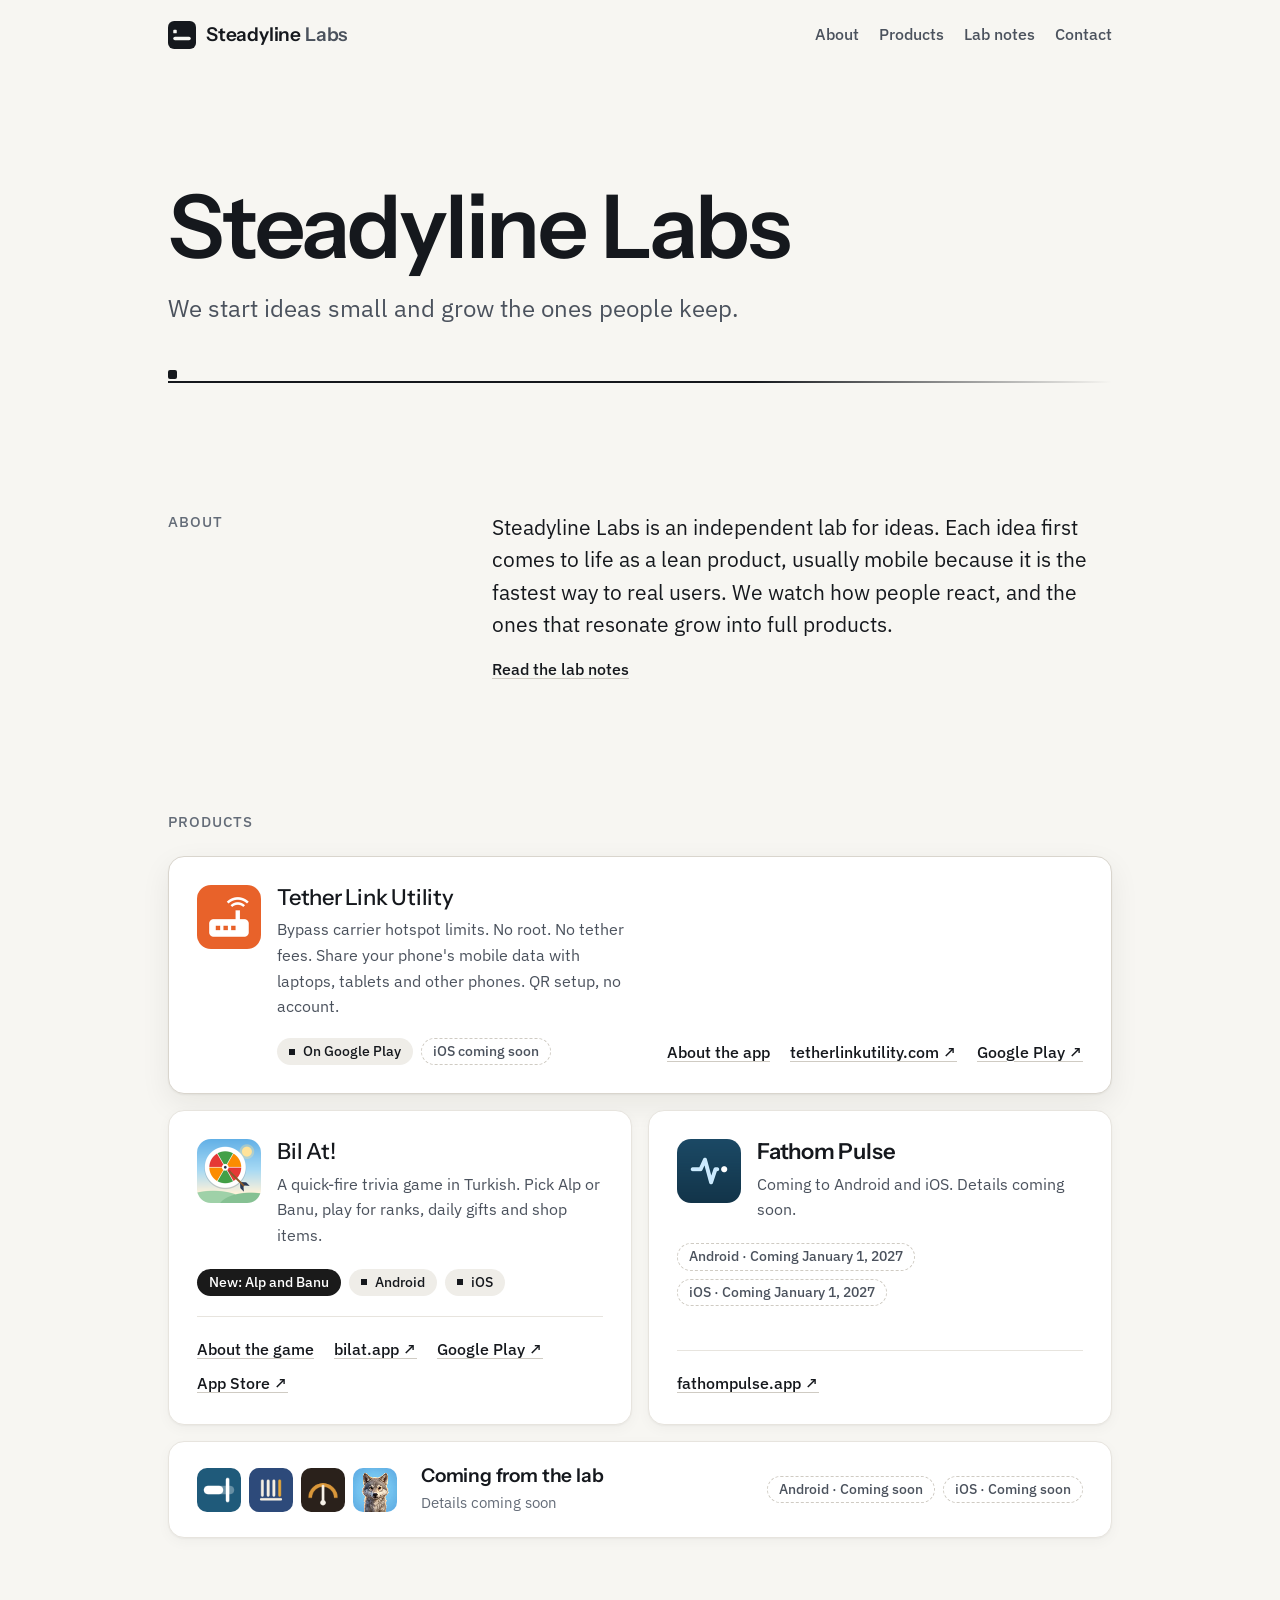
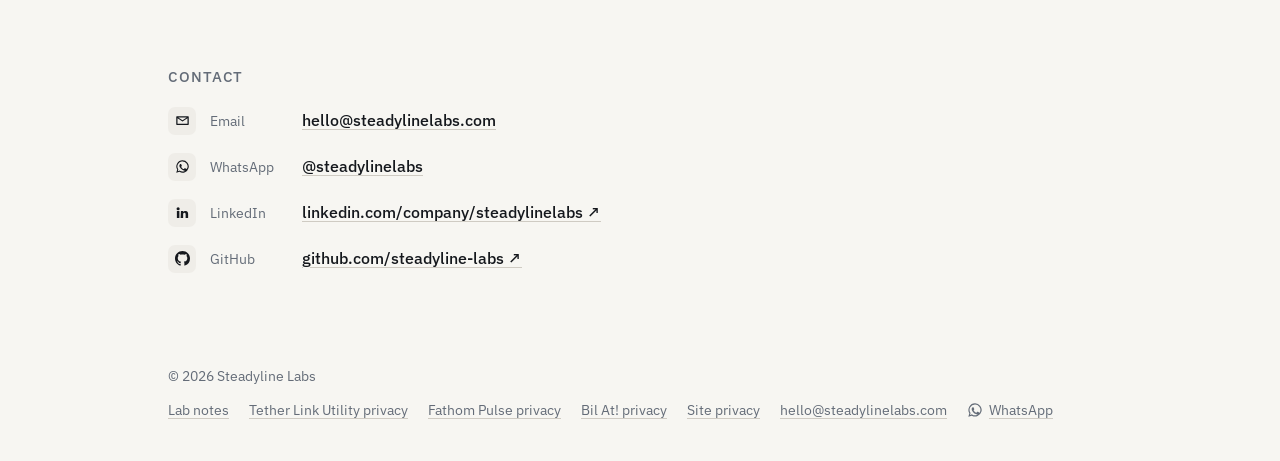
==== index.html @ 18bb8b4d "Revert "Bil At 1.4.7: release hero on home, rich lab note, progress note, sitemap, llms.txt" This re" ====
<!DOCTYPE html>
<html lang="en">
<head>
<meta charset="utf-8">
<meta name="viewport" content="width=device-width, initial-scale=1">
<title>Steadyline Labs: an independent lab for ideas</title>
<meta name="description" content="Steadyline Labs is an independent lab that turns ideas into lean products and grows the ones that resonate: Tether Link Utility, Fathom Pulse and Bil At!">
<link rel="canonical" href="https://steadylinelabs.com/">
<meta name="color-scheme" content="light dark">
<meta name="theme-color" content="#F7F6F2" media="(prefers-color-scheme: light)">
<meta name="theme-color" content="#100F0E" media="(prefers-color-scheme: dark)">
<link rel="icon" href="/favicon.ico" sizes="48x48">
<link rel="icon" href="/favicon.svg" type="image/svg+xml">
<link rel="apple-touch-icon" href="/apple-touch-icon.png">
<link rel="manifest" href="/site.webmanifest">
<meta property="og:type" content="website">
<meta property="og:site_name" content="Steadyline Labs">
<meta property="og:locale" content="en_US">
<meta property="og:url" content="https://steadylinelabs.com/">
<meta property="og:title" content="Steadyline Labs">
<meta property="og:description" content="We start ideas small and grow the ones people keep.">
<meta property="og:image" content="https://steadylinelabs.com/assets/og/steadyline-og-1200x630.png?v=2">
<meta property="og:image:width" content="1200"><meta property="og:image:height" content="630">
<meta property="og:image:alt" content="Steadyline Labs: We start ideas small and grow the ones people keep.">
<meta name="twitter:card" content="summary_large_image">
<meta name="twitter:title" content="Steadyline Labs">
<meta name="twitter:description" content="We start ideas small and grow the ones people keep.">
<meta name="twitter:image" content="https://steadylinelabs.com/assets/og/steadyline-og-1200x630.png?v=2">
<meta name="twitter:image:alt" content="Steadyline Labs: We start ideas small and grow the ones people keep.">
<script type="application/ld+json">
{
  "@context": "https://schema.org",
  "@graph": [
    {
      "@type": "WebSite",
      "@id": "https://steadylinelabs.com/#website",
      "url": "https://steadylinelabs.com/",
      "name": "Steadyline Labs",
      "alternateName": ["Steadyline", "SteadylineLabs"],
      "inLanguage": "en",
      "publisher": {"@id": "https://steadylinelabs.com/#organization"}
    },
    {
      "@type": "Organization",
      "@id": "https://steadylinelabs.com/#organization",
      "name": "Steadyline Labs",
      "alternateName": "Steadyline",
      "url": "https://steadylinelabs.com/",
      "description": "Steadyline Labs is an independent lab for ideas. Each idea first comes to life as a lean product, usually mobile, and the ones that resonate grow into full products.",
      "logo": {"@type": "ImageObject", "url": "https://steadylinelabs.com/assets/icons/icon-512.png", "width": 512, "height": 512},
      "image": "https://steadylinelabs.com/assets/og/steadyline-og-1200x630.png",
      "email": "hello@steadylinelabs.com",
      "sameAs": [
        "https://www.youtube.com/@steadylinelabs",
        "https://play.google.com/store/apps/developer?id=Steadyline+Labs",
        "https://www.linkedin.com/company/steadylinelabs/",
        "https://github.com/steadyline-labs",
        "https://x.com/steadylinelabs_"
      ]
    },
    {
      "@type": "MobileApplication",
      "@id": "https://tetherlinkutility.com/#app",
      "name": "Tether Link Utility",
      "url": "https://tetherlinkutility.com/",
      "description": "Bypass carrier hotspot limits. No root. No tether fees. Share your phone's mobile data with laptops, tablets and other phones. QR setup, no account.",
      "operatingSystem": "Android",
      "applicationCategory": "UtilitiesApplication",
      "image": "https://steadylinelabs.com/assets/apps/tether-link-utility.png",
      "installUrl": "https://play.google.com/store/apps/details?id=com.alparslan.tetherlinkutility",
      "sameAs": ["https://play.google.com/store/apps/details?id=com.alparslan.tetherlinkutility"],
      "offers": {"@type": "Offer", "price": "0", "priceCurrency": "USD"},
      "publisher": {"@id": "https://steadylinelabs.com/#organization"}
    },
    {
      "@type": ["VideoGame", "MobileApplication"],
      "@id": "https://bilat.app/#app",
      "name": "Bil At!",
      "alternateName": "BilAt",
      "url": "https://bilat.app/",
      "description": "A quick-fire trivia game in Turkish. Answer fast, aim true.",
      "inLanguage": "tr",
      "operatingSystem": ["Android", "iOS"],
      "applicationCategory": "GameApplication",
      "gamePlatform": ["Android", "iOS"],
      "image": "https://steadylinelabs.com/assets/apps/bilat.png",
      "installUrl": "https://play.google.com/store/apps/details?id=com.steadylinelabs.bilat",
      "sameAs": ["https://play.google.com/store/apps/details?id=com.steadylinelabs.bilat", "https://apps.apple.com/tr/app/bil-at-bilgi-yar%C4%B1%C5%9Fmas%C4%B1/id6821452285"],
      "offers": {"@type": "Offer", "price": "0", "priceCurrency": "USD"},
      "publisher": {"@id": "https://steadylinelabs.com/#organization"}
    }
  ]
}
</script>
<link rel="preconnect" href="https://fonts.googleapis.com">
<link rel="preconnect" href="https://fonts.gstatic.com" crossorigin>
<link rel="stylesheet" href="https://fonts.googleapis.com/css2?family=Instrument+Sans:wght@600&family=IBM+Plex+Sans:wght@400;500&display=swap">
<link rel="stylesheet" href="/assets/css/site.css?v=20261112a">
<script src="/assets/js/launch.js?v=20261022b" defer></script>
</head>
<body>

<header class="site-header">
  <div class="wrap">
    <a class="logo" href="/" aria-label="Steadyline Labs home">
      <svg viewBox="0 0 64 64" aria-hidden="true"><rect class="tile" width="64" height="64" rx="14"/><rect class="glyph" x="12" y="20" width="8" height="8" rx="2"/><rect class="glyph" x="12" y="36" width="40" height="8" rx="4"/></svg>
      <span>Steadyline <span class="labs">Labs</span></span>
    </a>
    <nav class="site-nav" aria-label="Main">
      <a href="#about">About</a>
      <a href="#products">Products</a>
      <a href="/notes/">Lab notes</a>
      <a href="#contact">Contact</a>
    </nav>
  </div>
</header>

<main>
  <section class="hero">
    <div class="wrap">
      <!-- Launch island: edit only this config for the next launch (new id shows it again). One entry in "items" per piece of news. -->
      <script type="application/json" id="launch-config">
        {"id": "news-2026-11-bilat-ios", "until": "2026-11-30",
         "items": [
          {"icon": "/assets/apps/bilat.png", "text": "Bil At! is now on the App Store", "note": "Free on iPhone, in Turkish.", "more": {"label": "Read the lab note", "href": "/notes/#bil-at-ios"}, "linkLabel": "Get it on the App Store ↗", "href": "https://apps.apple.com/tr/app/bil-at-bilgi-yar%C4%B1%C5%9Fmas%C4%B1/id6821452285"},
          {"icon": "/assets/apps/tether-link-utility.png", "text": "Tether Link Utility: new Windows setup", "note": "One file to install, and every app on your PC now shares your phone's connection. New Windows and Mac videos in the guide.", "linkLabel": "See the guide ↗", "href": "https://tetherlinkutility.com/blog/socks5-proxy-setup-windows-macos-ios.html"}
         ],
         "colors": ["#15171A", "#4FB0E3", "#BFE2F4", "#E8622A"]}
      </script>
      <div class="launch-island" id="launch-island" role="region" aria-label="News" hidden></div>
      <script>(function(){var el=document.getElementById('launch-island'),c;try{c=JSON.parse(document.getElementById('launch-config').textContent);}catch(e){return;}var d=null;try{d=localStorage.getItem('slab-launch-dismissed');}catch(e){}if(d===c.id||Date.now()>Date.parse(c.until+'T23:59:59'))return;function n(t,cl,tx){var e=document.createElement(t);if(cl)e.className=cl;if(tx)e.textContent=tx;return e;}var it=c.items||[c],l=n('ul','launch-list');it.forEach(function(x){var li=n('li','launch-item'),i=n('img','launch-icon');i.src=x.icon;i.alt='';i.width=24;i.height=24;var w=n('span','launch-copy');w.append(n('span','launch-text',x.text));if(x.note)w.append(n('span','launch-note',x.note));var k=n('span','launch-links'),a=n('a','launch-link',x.linkLabel);a.href=x.href;a.rel='noopener';k.append(a);if(x.more){var m=n('a','launch-more',x.more.label);m.href=x.more.href;k.append(m);}w.append(k);li.append(i,w);l.append(li);});if(it.length>1)el.classList.add('is-multi');var b=n('button','launch-close');b.type='button';b.setAttribute('aria-label','Dismiss news');b.innerHTML='<svg viewBox="0 0 16 16" aria-hidden="true"><path d="M4 4l8 8M12 4l-8 8"/></svg>';el.append(l,n('span','launch-sep'),b);el.hidden=false;})();</script>
      <h1>Steadyline Labs</h1>
      <p class="tagline">We start ideas small and grow the ones people keep.</p>
      <div class="line-motif" aria-hidden="true"><div class="point"></div><div class="line"></div></div>
    </div>
  </section>

  <section class="section" id="about">
    <div class="wrap row">
      <h2 class="section-label">About</h2>
      <div class="row-body">
        <p class="about-text">Steadyline Labs is an independent lab for ideas. Each idea first comes to life as a lean product, usually mobile because it is the fastest way to real users. We watch how people react, and the ones that resonate grow into full products.</p>
        <p class="about-more"><a href="/notes/">Read the lab notes</a></p>
      </div>
    </div>
  </section>

  <section class="section" id="products">
    <div class="wrap">
      <h2 class="section-label">Products</h2>
      <div class="app-grid">

        <!-- App: Tether Link Utility (copy block) -->
        <article class="app-card app-card--wide has-hero">
          <div class="app-hero-wrap" aria-hidden="true" style="--hero-bg: linear-gradient(90deg, #EB6931, #E15C27)"><div><img class="app-hero" src="/assets/heroes/tether-link-utility.webp" alt="" width="800" height="391" loading="lazy" decoding="async"></div></div>
          <div class="app-head">
            <img src="/assets/apps/tether-link-utility.png" alt="" width="64" height="64">
            <div>
              <h3><a href="/tether-link-utility/">Tether Link Utility</a></h3>
              <p>Bypass carrier hotspot limits. No root. No tether fees. Share your phone's mobile data with laptops, tablets and other phones. QR setup, no account.</p>
              <ul class="badges">
                <li class="badge available">On Google Play</li>
                <li class="badge soon">iOS coming soon</li>
              </ul>
            </div>
          </div>
          <div class="app-links">
            <a href="/tether-link-utility/">About the app</a>
            <a href="https://tetherlinkutility.com" rel="noopener">tetherlinkutility.com ↗</a>
            <a href="https://play.google.com/store/apps/details?id=com.alparslan.tetherlinkutility" rel="noopener">Google Play ↗</a>
          </div>
        </article>
        <!-- /App: Tether Link Utility -->

        <!-- App: BilAt (copy block) -->
        <article class="app-card has-hero">
          <div class="app-hero-wrap" aria-hidden="true"><div><img class="app-hero" src="/assets/heroes/bilat.webp" alt="" width="800" height="391" loading="lazy" decoding="async"></div></div>
          <div class="app-head">
            <img src="/assets/apps/bilat.png" alt="" width="64" height="64">
            <div>
              <h3><a href="/bil-at/">Bil At!</a></h3>
              <p>A quick-fire trivia game in Turkish. Pick Alp or Banu, play for ranks, daily gifts and shop items.</p>
            </div>
          </div>
          <ul class="badges">
            <li class="badge new">New: Alp and Banu</li>
            <li class="badge available">Android</li>
            <li class="badge available">iOS</li>
          </ul>
          <div class="app-links">
            <a href="/bil-at/">About the game</a>
            <a href="https://bilat.app" rel="noopener">bilat.app ↗</a>
            <a href="https://play.google.com/store/apps/details?id=com.steadylinelabs.bilat" rel="noopener">Google Play ↗</a>
            <a href="https://apps.apple.com/tr/app/bil-at-bilgi-yar%C4%B1%C5%9Fmas%C4%B1/id6821452285" rel="noopener">App Store ↗</a>
          </div>
        </article>
        <!-- /App: BilAt -->

        <!-- App: Fathom Pulse (copy block) -->
        <article class="app-card">
          <div class="app-head">
            <img src="/assets/apps/fathom-pulse.png" alt="" width="64" height="64">
            <div>
              <h3>Fathom Pulse</h3>
              <p>Coming to Android and iOS. Details coming soon.</p>
            </div>
          </div>
          <ul class="badges">
            <li class="badge soon">Android · Coming January 1, 2027</li>
            <li class="badge soon">iOS · Coming January 1, 2027</li>
          </ul>
          <div class="app-links">
            <a href="https://fathompulse.app" rel="noopener">fathompulse.app ↗</a>
          </div>
        </article>
        <!-- /App: Fathom Pulse -->

        <article class="app-card lab-row">
          <div class="lab-icons">
            <img src="/assets/apps/dev-1.png" alt="App in development" width="44" height="44" loading="lazy">
            <img src="/assets/apps/dev-2.png" alt="App in development" width="44" height="44" loading="lazy">
            <img src="/assets/apps/dev-3.png" alt="App in development" width="44" height="44" loading="lazy">
            <video id="dev-4-anim" width="44" height="44" autoplay muted loop playsinline preload="metadata" poster="/assets/apps/dev-4.png?v=20261023a" role="img" aria-label="App in development">
              <source src="/assets/apps/dev-4.mp4?v=20261023a" type="video/mp4">
              <source src="/assets/apps/dev-4.webm?v=20261023a" type="video/webm">
            </video>
            <script>(function(){var v=document.getElementById('dev-4-anim'),m=window.matchMedia&&matchMedia('(prefers-reduced-motion: reduce)');function still(){v.removeAttribute('autoplay');v.pause();while(v.firstElementChild)v.removeChild(v.firstElementChild);v.load();}if(m&&m.matches)still();else if(m&&m.addEventListener)m.addEventListener('change',function(e){if(e.matches)still();});})();</script>
          </div>
          <div class="lab-text">
            <h3>Coming from the lab</h3>
            <p>Details coming soon</p>
          </div>
          <ul class="badges">
            <li class="badge soon">Android · Coming soon</li>
            <li class="badge soon">iOS · Coming soon</li>
          </ul>
        </article>

      </div>
    </div>
  </section>

  <section class="section" id="contact">
    <div class="wrap">
      <h2 class="section-label">Contact</h2>
        <ul class="contact-list">
          <li><span class="contact-icon contact-mark"><svg viewBox="0 0 24 24" aria-hidden="true"><path d="M3 5h18a1 1 0 0 1 1 1v12a1 1 0 0 1-1 1H3a1 1 0 0 1-1-1V6a1 1 0 0 1 1-1zm1 3.2V17h16V8.2l-8 5.3-8-5.3zM5.2 7 12 11.5 18.8 7H5.2z"/></svg></span><span class="contact-text"><span class="contact-label">Email</span><a href="mailto:hello@steadylinelabs.com">hello@steadylinelabs.com</a></span></li>
          <li><span class="contact-icon contact-mark"><svg viewBox="0 0 24 24" aria-hidden="true"><path d="M12.04 2a9.9 9.9 0 0 0-8.5 14.95L2 22l5.2-1.5A9.9 9.9 0 1 0 12.04 2zm0 1.8a8.1 8.1 0 1 1-4.3 14.96l-.3-.2-3 .87.9-2.9-.2-.3A8.1 8.1 0 0 1 12.04 3.8zm-3.3 4.1c-.2 0-.5.1-.7.4-.3.3-1 1-1 2.4s1 2.8 1.2 3c.1.2 2 3.2 4.9 4.4 2.4 1 2.9.8 3.4.7.5 0 1.7-.7 1.9-1.4.2-.7.2-1.3.2-1.4-.1-.1-.3-.2-.6-.4-.3-.1-1.7-.8-2-.9-.3-.1-.5-.1-.7.1-.2.3-.8.9-.9 1.1-.2.2-.3.2-.6.1-.3-.1-1.2-.4-2.3-1.400-.8-.8-1.400-1.7-1.500-2-.2-.3 0-.4.1-.6l.4-.5c.1-.1.2-.3.3-.5.1-.2 0-.4 0-.5l-.9-2.200c-.2-.5-.5-.5-.7-.5z"/></svg></span><span class="contact-text"><span class="contact-label">WhatsApp</span><a href="https://wa.me/905512507661?text=Hi%20Steadyline" target="_blank" rel="noopener">@steadylinelabs</a></span></li>
          <li><span class="contact-icon contact-mark"><svg viewBox="0 0 24 24" aria-hidden="true"><path d="M4.98 3.5a2.5 2.5 0 1 1 0 5 2.5 2.5 0 0 1 0-5zM3 9.75h4v11H3zM9.5 9.75h3.8v1.5h.06c.53-1 1.83-1.8 3.44-1.8 3.68 0 4.2 2.2 4.2 5.06v6.24h-4v-5.53c0-1.32-.03-3.02-1.84-3.02-1.85 0-2.13 1.44-2.13 2.92v5.63h-4z"/></svg></span><span class="contact-text"><span class="contact-label">LinkedIn</span><a href="https://www.linkedin.com/company/steadylinelabs/" rel="noopener">linkedin.com/company/steadylinelabs&nbsp;↗</a></span></li>
          <li><span class="contact-icon contact-mark"><svg viewBox="0 0 16 16" aria-hidden="true"><path d="M8 0C3.58 0 0 3.58 0 8c0 3.54 2.29 6.53 5.47 7.59.4.07.55-.17.55-.38 0-.19-.01-.82-.01-1.49-2.01.37-2.53-.49-2.69-.94-.09-.23-.48-.94-.82-1.13-.28-.15-.68-.52-.01-.53.63-.01 1.08.58 1.23.82.72 1.21 1.87.87 2.33.66.07-.52.28-.87.51-1.07-1.78-.2-3.64-.89-3.64-3.95 0-.87.31-1.59.82-2.15-.08-.2-.36-1.02.08-2.12 0 0 .67-.21 2.2.82.64-.18 1.32-.27 2-.27.68 0 1.36.09 2 .27 1.53-1.04 2.2-.82 2.2-.82.44 1.1.16 1.92.08 2.12.51.56.82 1.27.82 2.15 0 3.07-1.87 3.75-3.65 3.95.29.25.54.73.54 1.48 0 1.07-.01 1.93-.01 2.2 0 .21.15.46.55.38A8.01 8.01 0 0 0 16 8c0-4.42-3.58-8-8-8z"/></svg></span><span class="contact-text"><span class="contact-label">GitHub</span><a href="https://github.com/steadyline-labs" rel="noopener me">github.com/steadyline-labs&nbsp;↗</a></span></li>
        </ul>
    </div>
  </section>
</main>

<footer class="site-footer">
  <div class="wrap">
    <span>© 2026 Steadyline Labs</span>
    <nav aria-label="Site">
      <a href="/notes/">Lab notes</a>
      <a href="https://tetherlinkutility.com/privacy.html" rel="noopener">Tether Link Utility privacy</a>
      <a href="https://fathompulse.app/privacy.html" rel="noopener">Fathom Pulse privacy</a>
      <a href="https://bilat.app/gizlilik/" rel="noopener">Bil At! privacy</a>
      <a href="/privacy/">Site privacy</a>
      <a href="mailto:hello@steadylinelabs.com">hello@steadylinelabs.com</a>
      <a href="https://wa.me/905512507661?text=Hi%20Steadyline" target="_blank" rel="noopener"><svg class="wa-icon" width="16" height="16" viewBox="0 0 24 24" fill="currentColor" aria-hidden="true" focusable="false" style="vertical-align:-3px;margin-right:5px;flex-shrink:0"><path d="M12.04 2a9.9 9.9 0 0 0-8.5 14.95L2 22l5.2-1.5A9.9 9.9 0 1 0 12.04 2zm0 1.8a8.1 8.1 0 1 1-4.3 14.96l-.3-.2-3 .87.9-2.9-.2-.3A8.1 8.1 0 0 1 12.04 3.8zm-3.3 4.1c-.2 0-.5.1-.7.4-.3.3-1 1-1 2.4s1 2.8 1.2 3c.1.2 2 3.2 4.9 4.4 2.4 1 2.9.8 3.4.7.5 0 1.7-.7 1.9-1.4.2-.7.2-1.3.2-1.4-.1-.1-.3-.2-.6-.4-.3-.1-1.7-.8-2-.9-.3-.1-.5-.1-.7.1-.2.3-.8.9-.9 1.1-.2.2-.3.2-.6.1-.3-.1-1.2-.4-2.3-1.400-.8-.8-1.400-1.7-1.500-2-.2-.3 0-.4.1-.6l.4-.5c.1-.1.2-.3.3-.5.1-.2 0-.4 0-.5l-.9-2.200c-.2-.5-.5-.5-.7-.5z"/></svg>WhatsApp</a>
    </nav>
  </div>
</footer>

</body>
</html>
---- assets/css/site.css ----
/* Steadyline Labs: tokens and layout per BRAND.md */
:root {
  color-scheme: light dark;
  --bg: #F7F6F2;
  --surface: #FFFFFF;
  --ink: #15181D;
  --ink2: #4B525D;
  --muted: #646C78;
  --line: #E7E4DE;
  --line2: #CFCBC3;
  --chip: #EFEDE8;
  --shadow: 0 1px 2px rgba(28, 24, 18, .04), 0 4px 14px rgba(28, 24, 18, .035);
  --line-live: #D9D5CD;
  --shadow-live: 0 1px 2px rgba(28, 24, 18, .05), 0 10px 30px rgba(28, 24, 18, .07);
  --pad-x: clamp(16px, 5vw, 48px);
  --head: "Instrument Sans", system-ui, sans-serif;
  --body: "IBM Plex Sans", system-ui, sans-serif;
}

@media (prefers-color-scheme: dark) {
  :root {
    --bg: #100F0E;
    --surface: #181715;
    --ink: #ECEEF1;
    --ink2: #A6ADB8;
    --muted: #8A929E;
    --line: #2A2825;
    --line2: #4A4742;
    --chip: #23211E;
    --shadow: 0 1px 2px rgba(0, 0, 0, .30);
    --line-live: #3A3733;
    --shadow-live: 0 1px 2px rgba(0, 0, 0, .30), 0 10px 30px rgba(0, 0, 0, .30);
  }
}

*, *::before, *::after { box-sizing: border-box; }

html { -webkit-text-size-adjust: 100%; }

body {
  margin: 0;
  background: var(--bg);
  color: var(--ink);
  font-family: var(--body);
  font-weight: 400;
  font-size: 16px;
  line-height: 1.6;
  -webkit-font-smoothing: antialiased;
}

img, svg { display: block; }

a {
  color: var(--ink);
  font-weight: 500;
  text-decoration: underline;
  text-decoration-color: var(--line2);
  text-underline-offset: 3px;
}
a:hover { text-decoration-color: var(--ink); }
a:focus-visible { outline: 2px solid var(--ink); outline-offset: 3px; border-radius: 2px; }

.wrap {
  max-width: 1040px;
  margin: 0 auto;
  padding-left: var(--pad-x);
  padding-right: var(--pad-x);
}

/* Header */
.site-header .wrap {
  display: flex;
  align-items: center;
  justify-content: space-between;
  flex-wrap: wrap;
  gap: 12px 24px;
  padding-top: 20px;
  padding-bottom: 20px;
}
.logo {
  display: inline-flex;
  align-items: center;
  gap: 10px;
  text-decoration: none;
  font-family: var(--head);
  font-weight: 600;
  font-size: 19px;
  letter-spacing: -0.01em;
  color: var(--ink);
}
.logo .labs { color: var(--ink2); }
.logo svg { width: 28px; height: 28px; flex: none; }
.logo .tile { fill: var(--ink); }
.logo .glyph { fill: var(--bg); }
.site-nav { display: flex; flex-wrap: wrap; gap: 4px 20px; }
.site-nav a { text-decoration: none; color: var(--ink2); }
.site-nav a:hover { color: var(--ink); }

/* Type */
h1, h2, h3 { font-family: var(--head); font-weight: 600; margin: 0; }
h1 { font-size: clamp(44px, 9vw, 88px); line-height: 1.02; letter-spacing: -0.025em; }
.tagline {
  margin: 20px 0 0;
  font-size: clamp(19px, 2.4vw, 24px);
  line-height: 1.4;
  color: var(--ink2);
  max-width: 34ch;
  text-wrap: balance;
}
@media (min-width: 768px) { .tagline { max-width: none; white-space: nowrap; } }
.section-label {
  font-family: var(--body);
  font-weight: 500;
  font-size: 15px;
  line-height: 1.4;
  text-transform: uppercase;
  letter-spacing: .06em;
  color: var(--muted);
}
h3 { font-size: 22px; line-height: 1.2; letter-spacing: -0.01em; }

/* Hero */
.hero { padding-top: clamp(48px, 9vw, 112px); padding-bottom: clamp(40px, 6vw, 64px); }

/* Line motif: the line is the road, the point is the traveller on it. Static by design. */
.line-motif { margin-top: 40px; }
.line-motif .point { width: 8px; height: 8px; border-radius: 2px; background: var(--ink); margin-bottom: 6px; }
.line-motif .line { height: 2px; background: var(--ink); }
/* Hero: the road spans the content column and fades out over its last 40%, carrying on into the distance. */
.hero .line-motif { margin-top: clamp(28px, 4vw, 44px); }
.hero .line-motif .line { background: linear-gradient(90deg, var(--ink) 0%, var(--ink) 62%, transparent 100%); }
.hero .line-motif .point { width: 9px; height: 9px; margin-bottom: 2px; }

/* Sections: separated by space only, so the road is the one full line on the page */
.section > .wrap { padding-top: clamp(40px, 6vw, 64px); padding-bottom: clamp(40px, 6vw, 64px); }
#products .section-label { margin-bottom: 24px; }

/* App cards */
.app-grid {
  display: grid;
  grid-template-columns: repeat(auto-fit, minmax(min(100%, 360px), 1fr));
  gap: 16px;
  container-type: inline-size;
}
.app-grid > .app-card--wide, .app-grid > .lab-row { grid-column: 1 / -1; }
.app-card {
  display: flex;
  flex-direction: column;
  gap: 20px;
  background: var(--surface);
  border: 1px solid var(--line);
  border-radius: 16px;
  padding: clamp(20px, 3vw, 28px);
  box-shadow: var(--shadow);
}
/* Tether Link Utility, the one product that is out: full width, links bottom right */
.app-card--wide {
  flex-direction: row;
  flex-wrap: wrap;
  align-items: flex-end;
  justify-content: space-between;
  gap: 20px 40px;
}
.app-card--wide .app-head { flex: 1 1 380px; min-width: 0; }
.app-card--wide .app-head p { max-width: 480px; }
.app-card--wide .badges { margin-top: 18px; }
.app-card--wide .app-links { margin: 0; padding: 0; border-top: 0; }
/* The released product stands out without motion: deeper soft shadow, slightly darker border */
.app-card--wide { border-color: var(--line-live); box-shadow: var(--shadow-live); }
/* Coming from the lab: one compact row for apps still in development */
.lab-row {
  flex-direction: row;
  flex-wrap: wrap;
  align-items: center;
  gap: 16px 24px;
  padding: clamp(16px, 2.4vw, 22px) clamp(20px, 3vw, 28px);
}
.lab-icons { display: flex; gap: 8px; flex: none; }
.lab-icons img, .lab-icons video { width: 44px; height: 44px; border-radius: 10px; object-fit: cover; display: block; }
.lab-icons video { background: var(--chip); }
.lab-icons video::-webkit-media-controls,
.lab-icons video::-webkit-media-controls-start-playback-button { display: none !important; -webkit-appearance: none; }
.lab-text { flex: 1 1 220px; min-width: 0; }
.lab-text h3 { font-size: 19px; line-height: 1.25; }
.lab-text p { margin: 3px 0 0; font-size: 15px; color: var(--muted); }
.app-head { display: flex; gap: 16px; align-items: flex-start; }
.app-head img, .app-head video { width: 64px; height: 64px; border-radius: 14px; flex: none; }
.app-head video { display: block; object-fit: cover; background: var(--chip); }
/* iOS (Low Power Mode, data saver) can block autoplay and draws a large play button over the icon; keep the poster clean. */
.app-head video::-webkit-media-controls,
.app-head video::-webkit-media-controls-start-playback-button { display: none !important; -webkit-appearance: none; }
.app-tile { width: 64px; height: 64px; border-radius: 14px; flex: none; border: 1px solid var(--line); background: repeating-linear-gradient(135deg, var(--chip) 0 6px, var(--line) 6px 12px); }
.app-head p { margin: 6px 0 0; color: var(--ink2); }
.badges { display: flex; flex-wrap: wrap; gap: 8px; margin: 0; padding: 0; list-style: none; }
.badge {
  display: inline-flex;
  align-items: center;
  gap: 8px;
  font-size: 14px;
  font-weight: 500;
  line-height: 1.4;
  padding: 4px 12px;
  border-radius: 999px;
}
.badge.available { background: var(--chip); color: var(--ink); }
.badge.available::before { content: ""; width: 6px; height: 6px; background: var(--ink); }
.badge.soon { border: 1px dashed var(--line2); color: var(--ink2); padding: 3px 11px; }
.badge.new { background: #1A1A1A; color: #FFFFFF; }
@media (prefers-color-scheme: dark) {
  .badge.new { background: #F2F2F2; color: #111111; }
  .app-card, .launch-island { border-color: rgba(255, 255, 255, .08); }
}
@media (max-width: 600px) { .app-card { padding: 16px; } }
.app-links {
  display: flex;
  flex-wrap: wrap;
  gap: 8px 20px;
  margin-top: auto;
  padding-top: 20px;
  border-top: 1px solid var(--line);
}
.app-note { color: var(--muted); }

/* About / Contact rows */
.row { display: flex; flex-wrap: wrap; gap: 16px 32px; }
.row > .section-label { flex: 1 1 180px; margin: 0; }
.row > .row-body { flex: 3 1 420px; max-width: 62ch; }
.about-text { margin: 0; font-size: clamp(18px, 2.1vw, 21px); line-height: 1.55; }
.contact-label { color: var(--muted); font-size: 14px; }
.contact-primary { display: flex; flex-direction: column; gap: 4px; padding-bottom: 24px; border-bottom: 1px solid var(--line); }
.contact-primary .contact-label { font-size: 13px; font-weight: 500; text-transform: uppercase; letter-spacing: 0.06em; }
.contact-main { font-family: var(--head); font-weight: 600; font-size: clamp(20px, 2.4vw, 24px); text-decoration: none; overflow-wrap: anywhere; }
.contact-main:hover { text-decoration: underline; }
#contact .section-label { margin: 0 0 20px; }
.contact-list { list-style: none; margin: 0; padding: 0; display: grid; gap: 18px; }
.contact-list li { display: flex; align-items: center; gap: 14px; }
.contact-icon { width: 28px; height: 28px; border-radius: 7px; flex: none; object-fit: cover; }
.contact-mark { display: grid; place-items: center; background: var(--chip); color: var(--ink); }
.contact-mark svg { width: 15px; height: 15px; fill: currentColor; }
.contact-text { display: flex; flex-wrap: wrap; align-items: baseline; gap: 2px 12px; min-width: 0; }
.contact-text .contact-label { min-width: 80px; }
.contact-text a { overflow-wrap: anywhere; }
@media (max-width: 600px) {
  .contact-text { flex-direction: column; align-items: flex-start; }
  .contact-text .contact-label { min-width: 0; }
  .contact-text a { font-size: min(16px, 4vw); }
}

/* Footer */
.site-footer { color: var(--muted); font-size: 14px; }
.site-footer .wrap {
  display: flex;
  flex-wrap: wrap;
  justify-content: space-between;
  gap: 12px 24px;
  padding-top: 28px;
  padding-bottom: 40px;
}
.site-footer nav { display: flex; flex-wrap: wrap; gap: 8px 20px; }
.site-footer a { color: var(--muted); font-weight: 400; }
.site-footer a:hover { color: var(--ink); }

/* Prose pages (privacy) */
.page { padding-top: clamp(40px, 7vw, 88px); padding-bottom: clamp(40px, 6vw, 64px); }
.page h1 { font-size: clamp(36px, 6vw, 56px); line-height: 1.05; }
.page .meta { margin: 12px 0 0; color: var(--muted); font-size: 14px; }
.prose { max-width: 62ch; margin-top: 32px; }
.prose p, .prose ul { margin: 0 0 16px; }
.prose ul { padding-left: 20px; }

/* 404 */
.notfound .label { margin: 0 0 12px; }
.notfound p { margin: 16px 0 0; color: var(--ink2); }
.notfound .line-motif { max-width: 480px; }
.notfound .back { display: inline-block; margin-top: 32px; }

/* Launch island: a calm pill above the hero title, one config per launch in index.html */
.launch-island {
  display: inline-flex;
  align-items: center;
  gap: 8px;
  max-width: 100%;
  height: 40px;
  padding: 0 6px 0 8px;
  margin-bottom: clamp(24px, 3vw, 32px);
  background: var(--surface);
  border: 1px solid var(--line);
  border-radius: 999px;
  box-shadow: var(--shadow);
  font-size: 15px;
  line-height: 1.2;
  white-space: nowrap;
}
.launch-island[hidden] { display: none; }
.launch-icon { width: 24px; height: 24px; border-radius: 6px; flex: none; }
.launch-text { font-weight: 500; overflow: hidden; text-overflow: ellipsis; min-width: 0; }
.launch-link { flex: none; }
.launch-list { display: contents; list-style: none; margin: 0; padding: 0; }
.launch-item { display: contents; }
.launch-copy { display: contents; }
.launch-note { display: none; }
.launch-more { display: none; }
/* Two or more pieces of news: a small stacked card, links inline under each item, one close button top-right (Design, 28 Oct) */
.launch-links { display: contents; }
.launch-island.is-multi {
  display: block;
  position: relative;
  max-width: 640px;
  height: auto;
  padding: 16px 52px 16px 20px;
  border-radius: 14px;
  white-space: normal;
}
.launch-island.is-multi .launch-list { display: block; min-width: 0; }
.launch-island.is-multi .launch-item { display: grid; grid-template-columns: 24px minmax(0, 1fr); gap: 12px; }
.launch-island.is-multi .launch-item + .launch-item { border-top: 1px solid var(--line); padding-top: 14px; margin-top: 14px; }
.launch-island.is-multi .launch-copy { display: flex; flex-direction: column; gap: 2px; min-width: 0; }
.launch-island.is-multi .launch-text { overflow: visible; font-weight: 600; }
.launch-island.is-multi .launch-note { display: block; color: var(--muted); font-size: 14px; line-height: 1.45; text-wrap: pretty; }
.launch-island.is-multi .launch-links { display: flex; flex-wrap: wrap; gap: 4px 16px; margin-top: 6px; font-size: 14px; line-height: 1.4; }
.launch-island.is-multi .launch-link { font-weight: 600; white-space: nowrap; }
.launch-island.is-multi .launch-more { display: inline; font-weight: 400; white-space: nowrap; }
.launch-island.is-multi .launch-sep { display: none; }
.launch-island.is-multi .launch-close { position: absolute; top: 10px; right: 10px; width: 32px; height: 32px; }
@media (max-width: 600px) {
  .launch-island.is-multi { padding: 16px 48px 16px 16px; }
  .launch-island.is-multi .launch-note { font-size: 13px; }
  /* the close button sits only at the top, so the link row may use the space under it and stays on one line */
  .launch-island.is-multi .launch-links { margin-right: -36px; }
}
.launch-sep { width: 1px; height: 18px; background: var(--line); flex: none; }
.launch-close {
  display: grid;
  place-items: center;
  width: 28px;
  height: 28px;
  flex: none;
  padding: 0;
  border: 0;
  border-radius: 999px;
  background: transparent;
  color: var(--muted);
  cursor: pointer;
}
.launch-close:hover { background: var(--chip); color: var(--ink); }
.launch-close:focus-visible { outline: 2px solid var(--ink); outline-offset: 1px; }
.launch-close svg { width: 12px; height: 12px; fill: none; stroke: currentColor; stroke-width: 1.8; stroke-linecap: round; }
@media (max-width: 600px) { .launch-island { font-size: 14px; } }
@media (max-width: 380px) { .launch-island { font-size: 13px; gap: 6px; } }
/* Launch fireworks: one canvas behind the hero text, never over the nav */
.hero { position: relative; overflow: hidden; }
.hero > .wrap { position: relative; z-index: 1; }
.fireworks-canvas { position: absolute; inset: 0; width: 100%; height: 100%; pointer-events: none; z-index: 0; }

/* Card hero preview: always inside its own card. Mouse: the image opens at the top of the card on hover/focus. Touch: it sits there permanently. */
.app-card { --card-pad: clamp(20px, 3vw, 28px); }
.app-hero-wrap {
  display: grid;
  flex: none;
  width: calc(100% + 2 * var(--card-pad));
  margin: calc(-1 * var(--card-pad)) calc(-1 * var(--card-pad)) 0;
  overflow: hidden;
  border-radius: 15px 15px 0 0;
}
.app-hero-wrap > div { min-height: 0; overflow: hidden; background: var(--hero-bg, transparent); }
.app-card--wide .app-hero-wrap { flex-basis: calc(100% + 2 * var(--card-pad)); }
.app-hero { display: block; width: 100%; height: auto; aspect-ratio: 1024 / 500; object-fit: cover; }
@media (hover: hover) and (pointer: fine) {
  .app-hero-wrap {
    grid-template-rows: 0fr;
    margin-top: 0;
    margin-bottom: -20px;
    transition: grid-template-rows 0s, margin 0s;
  }
  .app-hero { opacity: 0; transition: opacity 0s; }
  .has-hero:hover .app-hero-wrap,
  .has-hero:focus-within .app-hero-wrap {
    grid-template-rows: 1fr;
    margin-top: calc(-1 * var(--card-pad));
    margin-bottom: 0;
    transition: grid-template-rows 220ms ease-out 250ms, margin 220ms ease-out 250ms;
  }
  /* Wide card is a wrapping flex row: an empty line still gets the 20px row gap, so the top padding gives it back */
  .app-card--wide.has-hero { padding-top: calc(var(--card-pad) - 20px); }
  .app-card--wide .app-hero-wrap { margin-bottom: 0; }
  .app-card--wide.has-hero:hover .app-hero-wrap,
  .app-card--wide.has-hero:focus-within .app-hero-wrap { margin-top: calc(20px - var(--card-pad)); }
  /* The wide card opens a calm 280px band so the page below does not jump far */
  .app-card--wide .app-hero { max-height: 280px; object-fit: contain; }
  .has-hero:hover .app-hero,
  .has-hero:focus-within .app-hero { opacity: 1; transition: opacity 180ms ease-out 330ms; }
}
@media (prefers-reduced-motion: reduce) {
  .app-hero-wrap, .app-hero,
  .has-hero:hover .app-hero-wrap, .has-hero:hover .app-hero,
  .has-hero:focus-within .app-hero-wrap, .has-hero:focus-within .app-hero { transition: none; }
}

/* App pages (/tether-link-utility/, /bil-at/): one product per page, same tokens and cards as the home page */
.app-card h3 a { text-decoration: none; }
.app-card h3 a:hover { text-decoration: underline; text-decoration-color: var(--line2); }
.crumbs { margin: 0 0 28px; padding: 0; list-style: none; display: flex; flex-wrap: wrap; gap: 4px 8px; font-size: 14px; color: var(--muted); }
.crumbs li + li::before { content: "/"; margin-right: 8px; color: var(--line2); }
.crumbs a { color: var(--ink2); font-weight: 400; }
.app-intro { display: flex; flex-wrap: wrap; gap: 20px 24px; align-items: center; }
.app-intro img { width: 96px; height: 96px; border-radius: 22px; flex: none; box-shadow: var(--shadow); }
.app-intro > div { flex: 1 1 260px; min-width: 0; }
.app-intro .lede { margin: 10px 0 0; font-size: clamp(18px, 2.1vw, 21px); line-height: 1.45; color: var(--ink2); }
.app-intro .badges { margin-top: 16px; }
.cta-row { display: flex; flex-wrap: wrap; align-items: center; gap: 12px 24px; margin-top: 32px; }
.btn-primary { display: inline-flex; align-items: center; gap: 8px; padding: 12px 20px; border-radius: 12px; background: var(--ink); color: var(--bg); text-decoration: none; font-weight: 500; }
.btn-primary:hover { opacity: .88; }
.app-shot { margin: 40px 0 0; border-radius: 16px; overflow: hidden; border: 1px solid var(--line); background: var(--hero-bg, var(--chip)); max-width: 800px; }
.app-shot img { width: 100%; height: auto; aspect-ratio: 800 / 391; object-fit: cover; }
.facts { margin: 8px 0 0; padding: 0; display: grid; grid-template-columns: max-content 1fr; gap: 10px 24px; max-width: 62ch; }
.facts dt { color: var(--muted); font-size: 14px; padding-top: 2px; }
.facts dd { margin: 0; }
@media (max-width: 480px) { .facts { grid-template-columns: 1fr; gap: 2px; } .facts dd { margin-bottom: 10px; } }
.prose h2 { font-size: 22px; line-height: 1.25; margin: 40px 0 12px; }
.page .back-block { margin-top: 48px; max-width: 480px; }
.page .back-block .line-motif { margin: 0 0 20px; }

/* Lab notes (/notes/): vertical timeline, newest first.
   One rail (the brand line, stood upright) with a big "now" circle on top,
   a small typed circle per note, and the brand square closing the line. */
.icon-sprite { position: absolute; width: 0; height: 0; overflow: hidden; }
.timeline {
  --date-w: 9.5em; --col-gap: 20px; --rail: 48px; --node: 32px;
  --rail-x: calc(var(--date-w) + var(--col-gap) + var(--rail) / 2);
  position: relative; margin: 40px 0 0; padding-bottom: 8px; max-width: 72ch;
}
.timeline::before { content: ""; position: absolute; left: calc(var(--rail-x) - 1px); top: 24px; bottom: 8px; width: 2px; background: var(--line2); }
.timeline::after { content: ""; position: absolute; left: calc(var(--rail-x) - 4px); bottom: 0; width: 8px; height: 8px; border-radius: 2px; background: var(--ink); }
.timeline-now, .note {
  position: relative; display: grid; column-gap: var(--col-gap);
  grid-template-columns: var(--date-w) var(--rail) minmax(0, 1fr);
  grid-template-areas: "meta node body";
}
.timeline-now { padding-bottom: 36px; }
.notes { list-style: none; margin: 0; padding: 0; }
.note { padding-bottom: 30px; scroll-margin-top: 24px; }
.note-node, .now-node { grid-area: node; justify-self: center; position: relative; z-index: 1; display: grid; place-items: center; border-radius: 50%; color: var(--ink); background: var(--surface); }
.note-node { width: var(--node); height: var(--node); border: 1.5px solid var(--line2); }
.now-node { width: 48px; height: 48px; border: 2px solid var(--ink); box-shadow: var(--shadow); }
.note-node svg, .now-node svg { width: 16px; height: 16px; fill: none; stroke: currentColor; stroke-width: 2; stroke-linecap: round; stroke-linejoin: round; }
.now-node svg { width: 24px; height: 24px; }
.note-node .solid, .now-node .solid, #i-brand rect, #i-teaser path { fill: currentColor; stroke: none; }
.note--launch .note-node { background: var(--ink); border-color: var(--ink); color: var(--bg); }
.note--brand .note-node, .note--teaser .note-node { background: var(--chip); }
.note-meta { grid-area: meta; margin: 0; padding-top: 5px; display: flex; flex-direction: column; align-items: flex-end; text-align: right; color: var(--muted); font-size: 14px; line-height: 1.6; }
.timeline-now .note-meta { padding-top: 12px; font-family: var(--head); font-weight: 600; color: var(--ink2); }
.note-type { font-size: 12px; letter-spacing: .06em; text-transform: uppercase; line-height: 1.5; }
.note-body { grid-area: body; min-width: 0; padding-top: 3px; }
.note h2 { font-size: 19px; line-height: 1.3; letter-spacing: -0.01em; }
.note h2 a { text-decoration: none; }
.note h2 a:hover { text-decoration: underline; text-decoration-color: var(--line2); }
.note p:not(.note-meta) { margin: 6px 0 0; color: var(--ink2); }
.now-title { margin: 0; padding-top: 9px; font-family: var(--head); font-weight: 600; font-size: 19px; line-height: 1.3; }
.now-sub { margin: 2px 0 0; color: var(--muted); font-size: 14px; }
.note:target .note-body { background: var(--chip); border-radius: 8px; margin: -6px -10px 0; padding: 9px 10px 8px; }
@media (max-width: 600px) {
  .timeline { --date-w: 0px; --col-gap: 12px; --rail: 40px; --rail-x: calc(var(--rail) / 2); }
  .timeline-now, .note { grid-template-columns: var(--rail) minmax(0, 1fr); grid-template-areas: "node meta" "node body"; }
  .note-meta { flex-direction: row; flex-wrap: wrap; gap: 0 10px; align-items: baseline; text-align: left; }
  .timeline-now .note-meta { padding-top: 0; }
  .timeline-now .note-body { padding-top: 0; }
  .now-node { width: 40px; height: 40px; }
  .now-node svg { width: 20px; height: 20px; }
  .now-title { padding-top: 0; }
  .note-body { padding-top: 0; }
  .timeline-now { padding-bottom: 28px; }
}
.about-more { margin: 16px 0 0; }

/* WhatsApp links: icon left, text right, one line */
a:has(> .wa-icon) { display: inline-flex; align-items: center; gap: 6px; white-space: nowrap; }
.wa-icon { width: 16px; height: 16px; flex-shrink: 0; margin: 0 !important; vertical-align: baseline !important; }
.site-footer nav a { white-space: nowrap; }
.app-shot.is-strip { margin: 16px 0 24px; }
.app-shot.is-strip img { aspect-ratio: auto; object-fit: contain; }
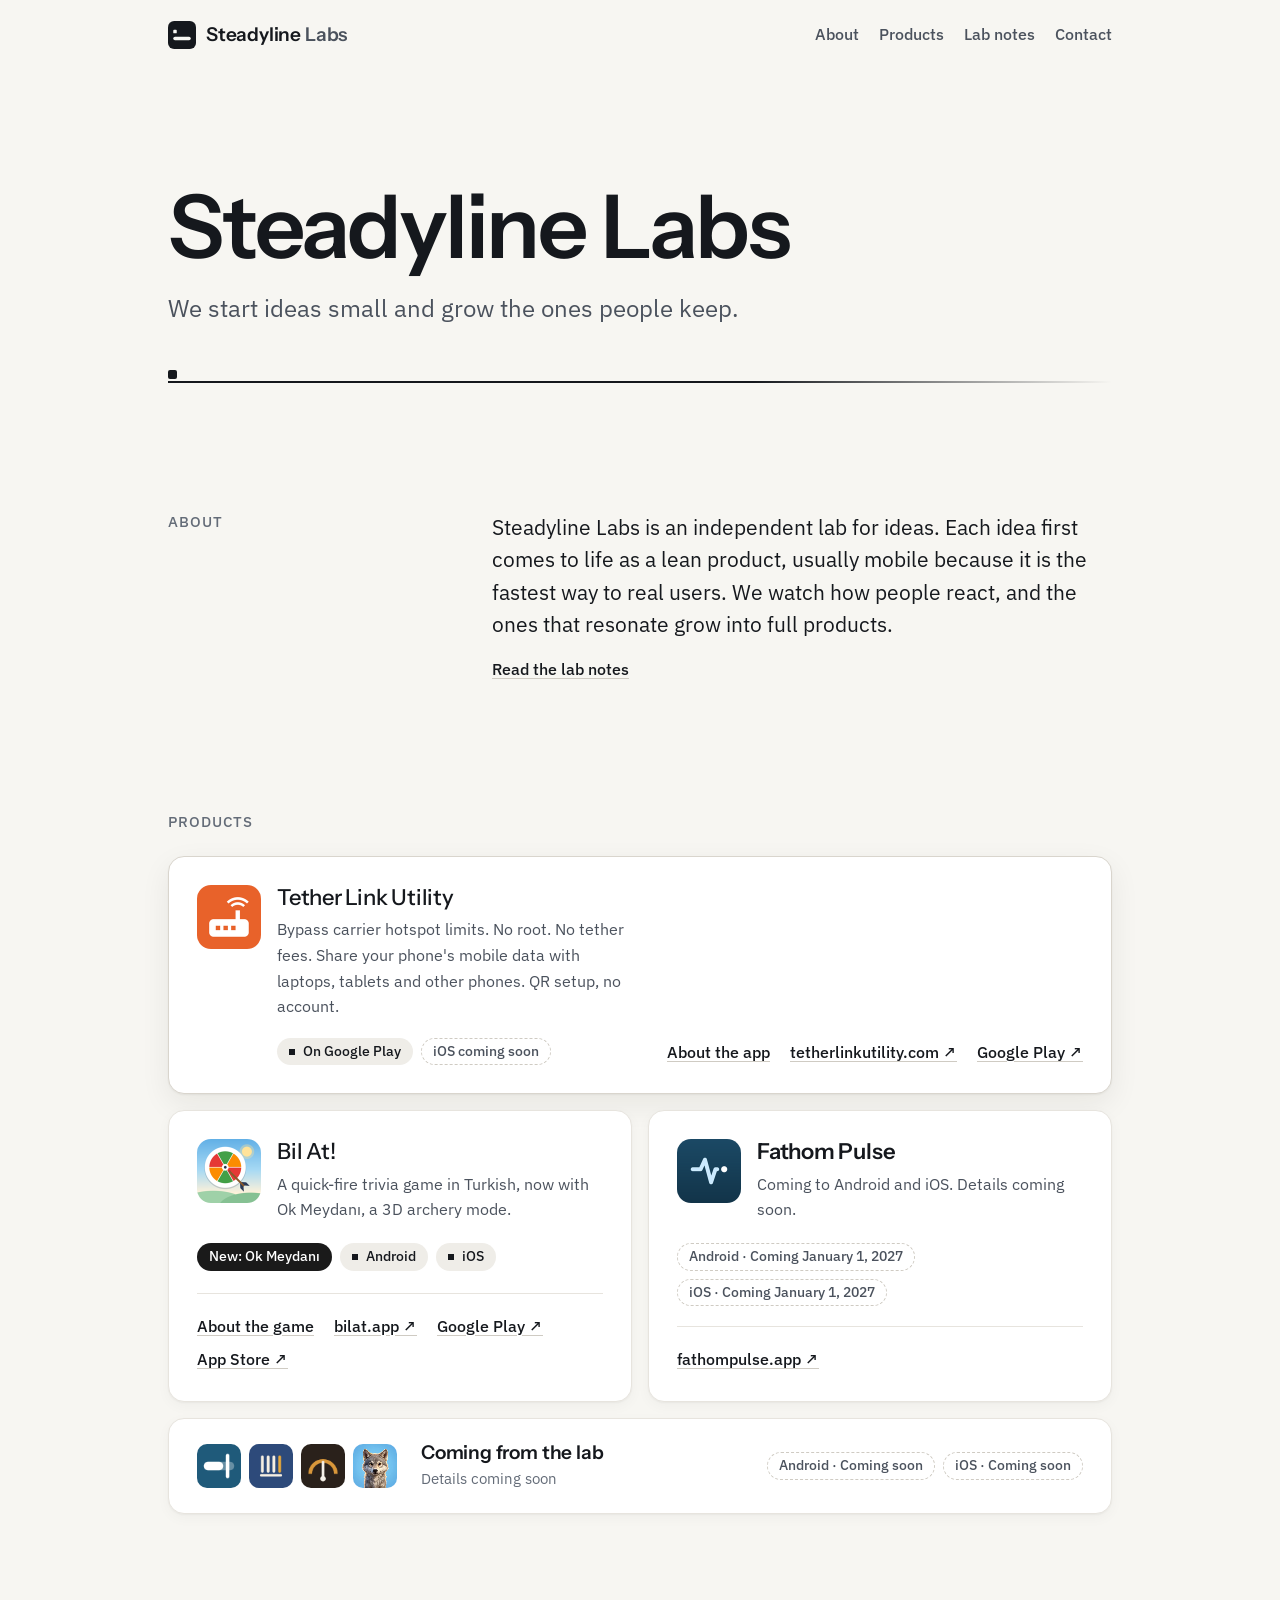
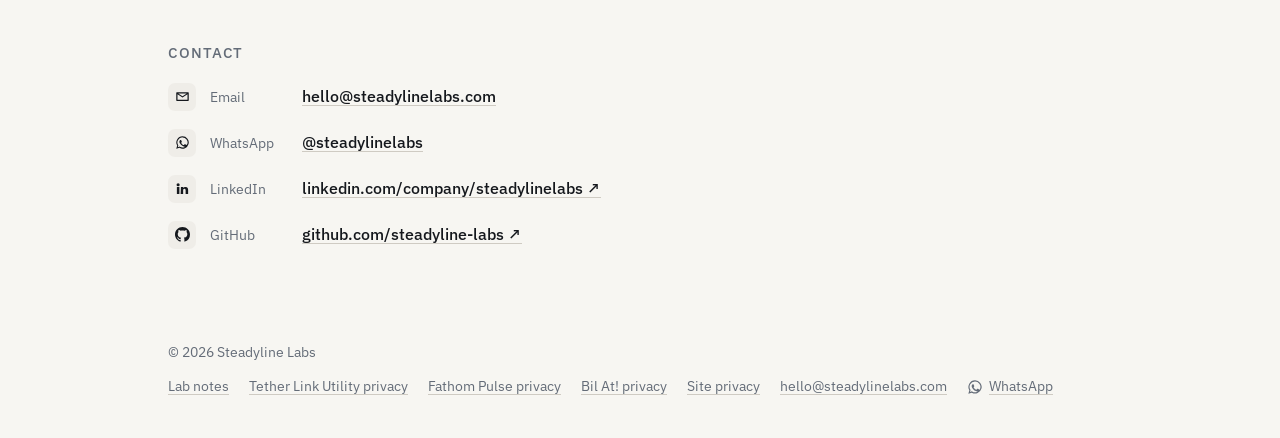
==== commit 4bf2eddb: "Bil At sayfası: yayına girmemiş özellik anlatımı mağaza onayına kadar geri alındı" ====
--- a/index.html
+++ b/index.html
@@ -95,7 +95,7 @@
 <link rel="preconnect" href="https://fonts.googleapis.com">
 <link rel="preconnect" href="https://fonts.gstatic.com" crossorigin>
 <link rel="stylesheet" href="https://fonts.googleapis.com/css2?family=Instrument+Sans:wght@600&family=IBM+Plex+Sans:wght@400;500&display=swap">
-<link rel="stylesheet" href="/assets/css/site.css?v=20261112a">
+<link rel="stylesheet" href="/assets/css/site.css?v=20261028b">
 <script src="/assets/js/launch.js?v=20261022b" defer></script>
 </head>
 <body>
@@ -179,11 +179,11 @@
             <img src="/assets/apps/bilat.png" alt="" width="64" height="64">
             <div>
               <h3><a href="/bil-at/">Bil At!</a></h3>
-              <p>A quick-fire trivia game in Turkish. Pick Alp or Banu, play for ranks, daily gifts and shop items.</p>
+              <p>A quick-fire trivia game in Turkish, now with Ok Meydanı, a 3D archery mode.</p>
             </div>
           </div>
           <ul class="badges">
-            <li class="badge new">New: Alp and Banu</li>
+            <li class="badge new">New: Ok Meydanı</li>
             <li class="badge available">Android</li>
             <li class="badge available">iOS</li>
           </ul>
--- a/assets/css/site.css
+++ b/assets/css/site.css
@@ -476,5 +476,3 @@
 a:has(> .wa-icon) { display: inline-flex; align-items: center; gap: 6px; white-space: nowrap; }
 .wa-icon { width: 16px; height: 16px; flex-shrink: 0; margin: 0 !important; vertical-align: baseline !important; }
 .site-footer nav a { white-space: nowrap; }
-.app-shot.is-strip { margin: 16px 0 24px; }
-.app-shot.is-strip img { aspect-ratio: auto; object-fit: contain; }
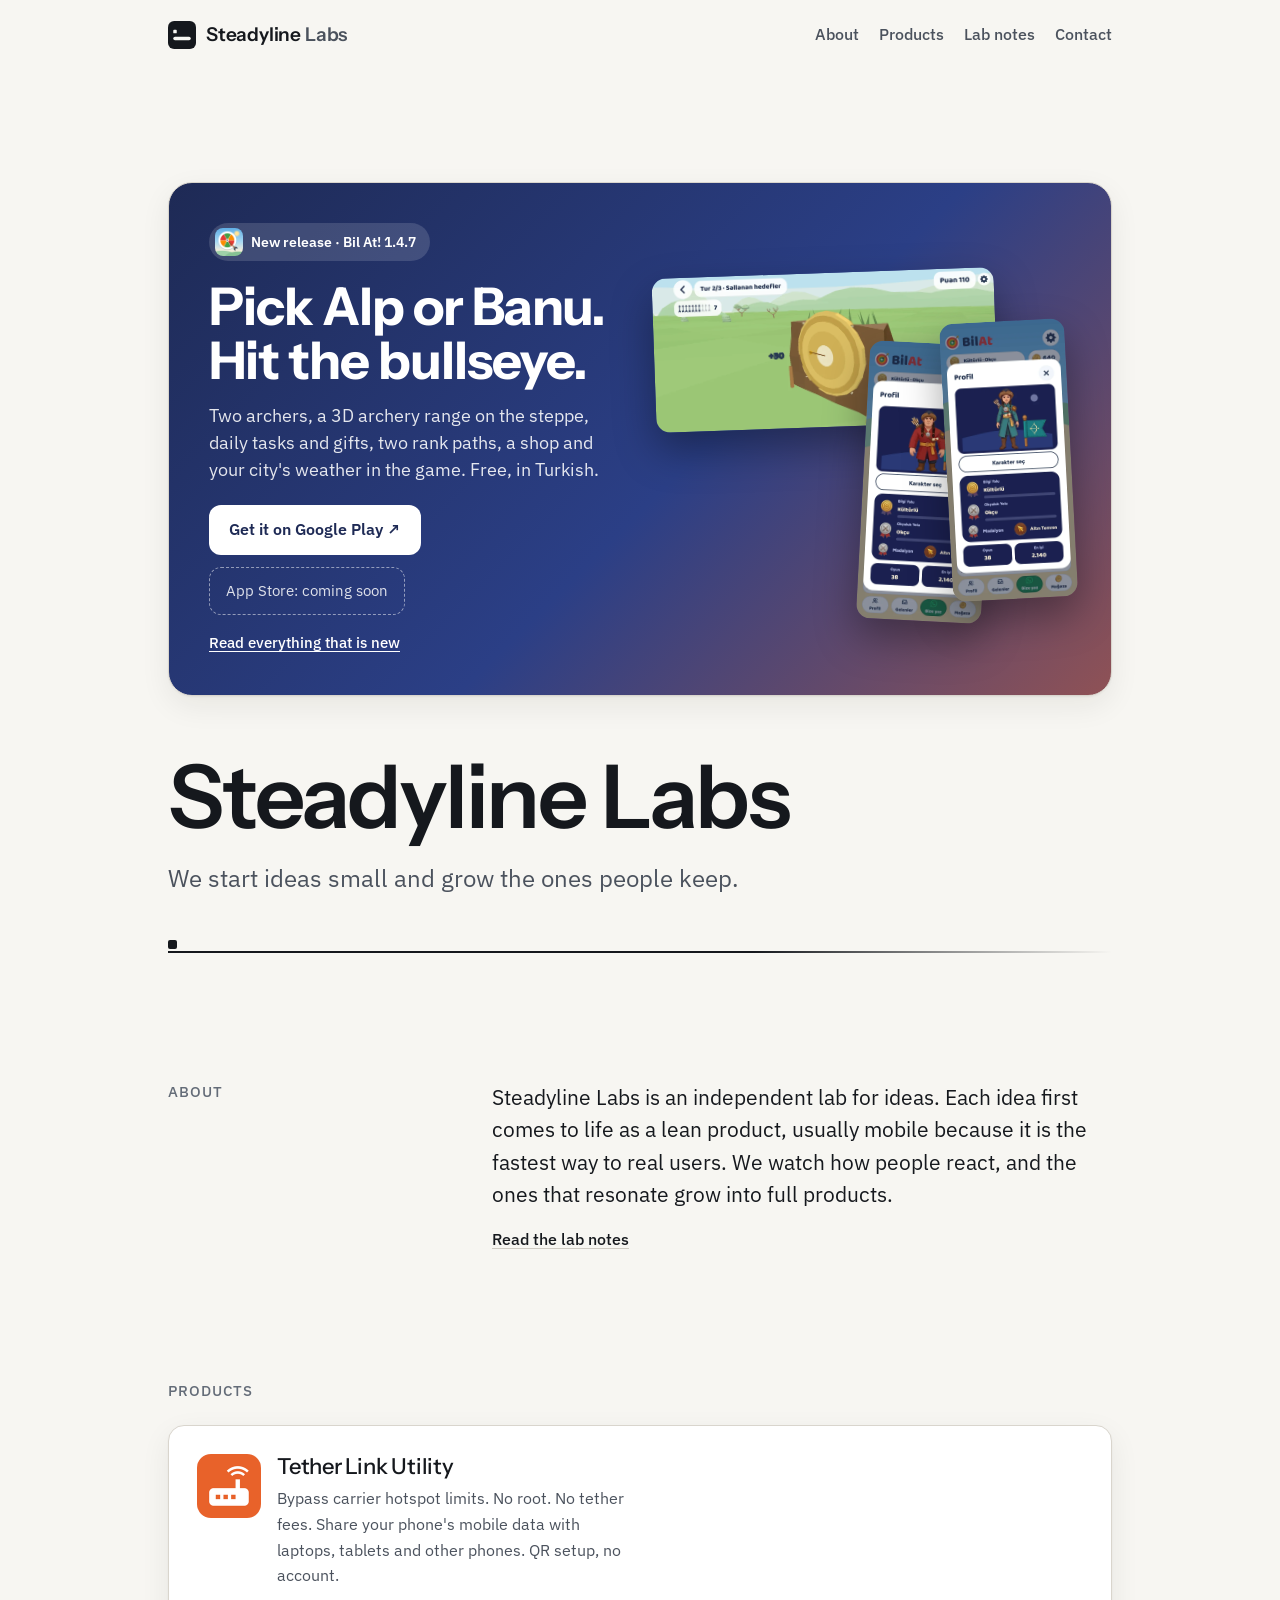
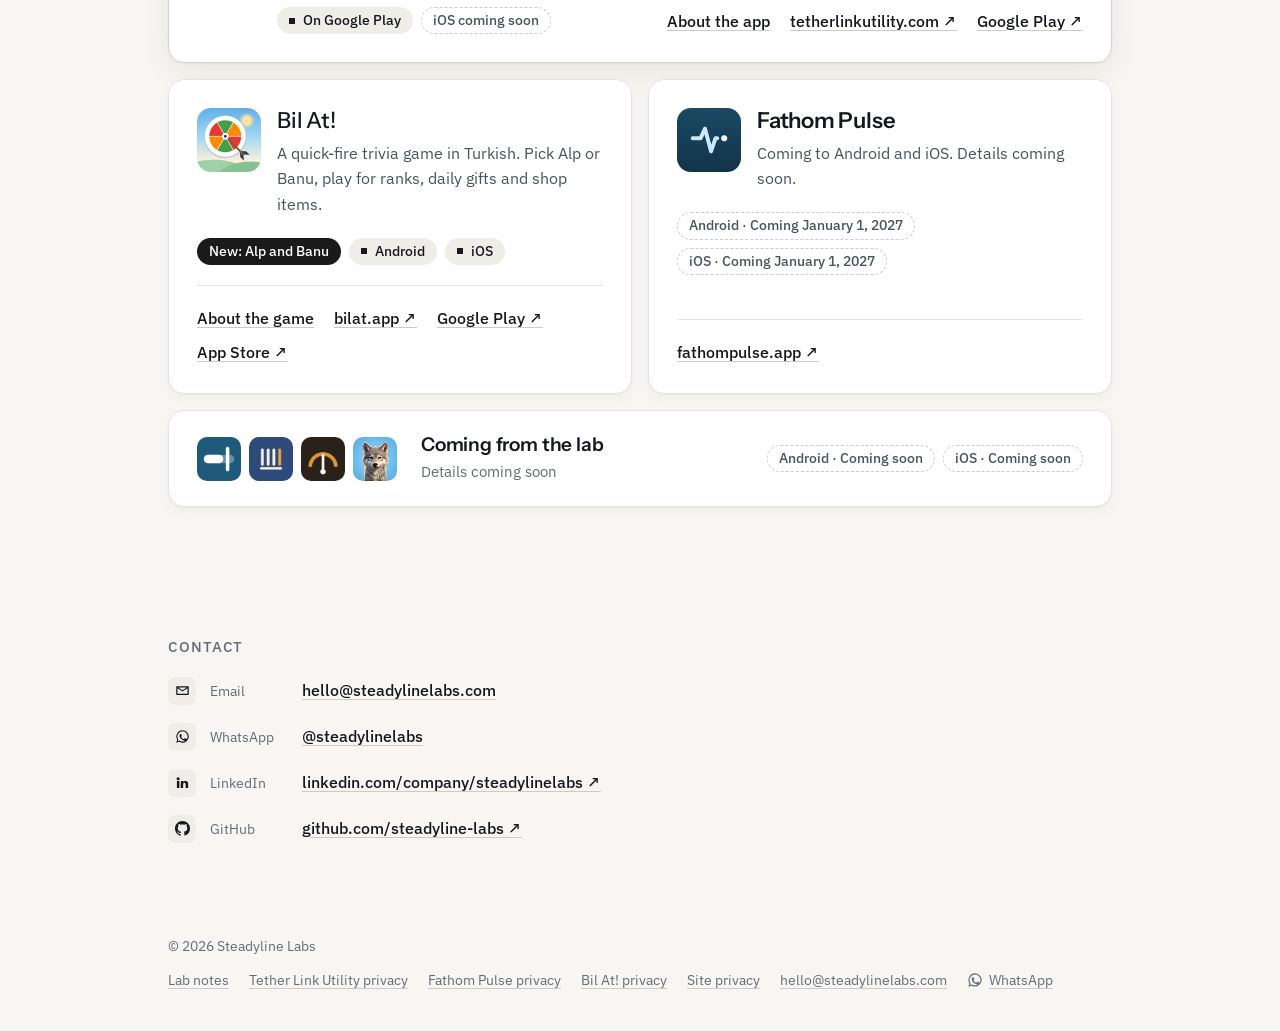
==== commit 7c6ce785: "Reapply "Bil At 1.4.7: release hero on home, rich lab note, progress note, sitemap, llms.txt" This r" ====
--- a/index.html
+++ b/index.html
@@ -95,7 +95,7 @@
 <link rel="preconnect" href="https://fonts.googleapis.com">
 <link rel="preconnect" href="https://fonts.gstatic.com" crossorigin>
 <link rel="stylesheet" href="https://fonts.googleapis.com/css2?family=Instrument+Sans:wght@600&family=IBM+Plex+Sans:wght@400;500&display=swap">
-<link rel="stylesheet" href="/assets/css/site.css?v=20261028b">
+<link rel="stylesheet" href="/assets/css/site.css?v=20261113a">
 <script src="/assets/js/launch.js?v=20261022b" defer></script>
 </head>
 <body>
@@ -118,17 +118,23 @@
 <main>
   <section class="hero">
     <div class="wrap">
-      <!-- Launch island: edit only this config for the next launch (new id shows it again). One entry in "items" per piece of news. -->
-      <script type="application/json" id="launch-config">
-        {"id": "news-2026-11-bilat-ios", "until": "2026-11-30",
-         "items": [
-          {"icon": "/assets/apps/bilat.png", "text": "Bil At! is now on the App Store", "note": "Free on iPhone, in Turkish.", "more": {"label": "Read the lab note", "href": "/notes/#bil-at-ios"}, "linkLabel": "Get it on the App Store ↗", "href": "https://apps.apple.com/tr/app/bil-at-bilgi-yar%C4%B1%C5%9Fmas%C4%B1/id6821452285"},
-          {"icon": "/assets/apps/tether-link-utility.png", "text": "Tether Link Utility: new Windows setup", "note": "One file to install, and every app on your PC now shares your phone's connection. New Windows and Mac videos in the guide.", "linkLabel": "See the guide ↗", "href": "https://tetherlinkutility.com/blog/socks5-proxy-setup-windows-macos-ios.html"}
-         ],
-         "colors": ["#15171A", "#4FB0E3", "#BFE2F4", "#E8622A"]}
-      </script>
-      <div class="launch-island" id="launch-island" role="region" aria-label="News" hidden></div>
-      <script>(function(){var el=document.getElementById('launch-island'),c;try{c=JSON.parse(document.getElementById('launch-config').textContent);}catch(e){return;}var d=null;try{d=localStorage.getItem('slab-launch-dismissed');}catch(e){}if(d===c.id||Date.now()>Date.parse(c.until+'T23:59:59'))return;function n(t,cl,tx){var e=document.createElement(t);if(cl)e.className=cl;if(tx)e.textContent=tx;return e;}var it=c.items||[c],l=n('ul','launch-list');it.forEach(function(x){var li=n('li','launch-item'),i=n('img','launch-icon');i.src=x.icon;i.alt='';i.width=24;i.height=24;var w=n('span','launch-copy');w.append(n('span','launch-text',x.text));if(x.note)w.append(n('span','launch-note',x.note));var k=n('span','launch-links'),a=n('a','launch-link',x.linkLabel);a.href=x.href;a.rel='noopener';k.append(a);if(x.more){var m=n('a','launch-more',x.more.label);m.href=x.more.href;k.append(m);}w.append(k);li.append(i,w);l.append(li);});if(it.length>1)el.classList.add('is-multi');var b=n('button','launch-close');b.type='button';b.setAttribute('aria-label','Dismiss news');b.innerHTML='<svg viewBox="0 0 16 16" aria-hidden="true"><path d="M4 4l8 8M12 4l-8 8"/></svg>';el.append(l,n('span','launch-sep'),b);el.hidden=false;})();</script>
+      <aside class="rel147" aria-label="Bil At! 1.4.7 is out">
+        <div class="rel147-copy">
+          <span class="rel147-tag"><img src="/assets/apps/bilat.png" alt="" width="28" height="28">New release &middot; Bil At! 1.4.7</span>
+          <h2 class="rel147-title">Pick Alp or Banu. Hit the bullseye.</h2>
+          <p class="rel147-text">Two archers, a 3D archery range on the steppe, daily tasks and gifts, two rank paths, a shop and your city's weather in the game. Free, in Turkish.</p>
+          <div class="rel147-cta">
+            <a class="btn-primary" href="https://play.google.com/store/apps/details?id=com.steadylinelabs.bilat" rel="noopener">Get it on Google Play &nearr;</a>
+            <span class="rel147-soon" aria-label="App Store version coming soon">App Store: coming soon</span>
+          </div>
+          <a class="rel147-more" href="/notes/#bil-at-1-4-7">Read everything that is new</a>
+        </div>
+        <div class="rel147-shots">
+          <img class="rel147-hit" src="/assets/bilat-147/ok-meydani-hit.webp" width="1400" height="630" alt="Ok Meydani in Bil At!: an arrow lands in the target and scores +30" fetchpriority="high">
+          <img class="rel147-alp" src="/assets/bilat-147/profile-alp.webp" width="540" height="1200" alt="Bil At! profile screen showing the archer Alp" loading="lazy">
+          <img class="rel147-banu" src="/assets/bilat-147/profile-banu.webp" width="540" height="1200" alt="Bil At! profile screen showing the archer Banu" loading="lazy">
+        </div>
+      </aside>
       <h1>Steadyline Labs</h1>
       <p class="tagline">We start ideas small and grow the ones people keep.</p>
       <div class="line-motif" aria-hidden="true"><div class="point"></div><div class="line"></div></div>
@@ -179,11 +185,11 @@
             <img src="/assets/apps/bilat.png" alt="" width="64" height="64">
             <div>
               <h3><a href="/bil-at/">Bil At!</a></h3>
-              <p>A quick-fire trivia game in Turkish, now with Ok Meydanı, a 3D archery mode.</p>
+              <p>A quick-fire trivia game in Turkish. Pick Alp or Banu, play for ranks, daily gifts and shop items.</p>
             </div>
           </div>
           <ul class="badges">
-            <li class="badge new">New: Ok Meydanı</li>
+            <li class="badge new">New: Alp and Banu</li>
             <li class="badge available">Android</li>
             <li class="badge available">iOS</li>
           </ul>
--- a/assets/css/site.css
+++ b/assets/css/site.css
@@ -476,3 +476,29 @@
 a:has(> .wa-icon) { display: inline-flex; align-items: center; gap: 6px; white-space: nowrap; }
 .wa-icon { width: 16px; height: 16px; flex-shrink: 0; margin: 0 !important; vertical-align: baseline !important; }
 .site-footer nav a { white-space: nowrap; }
+.app-shot.is-strip { margin: 16px 0 24px; }
+.app-shot.is-strip img { aspect-ratio: auto; object-fit: contain; }
+
+/* Bil At! 1.4.7 release hero (top of home, replaces the launch island for this release) */
+.rel147 { display: grid; grid-template-columns: minmax(0, 1fr) minmax(0, 1.05fr); gap: clamp(20px, 4vw, 48px); align-items: center; margin-bottom: clamp(32px, 5vw, 56px); padding: clamp(20px, 3.5vw, 40px); border-radius: 24px; border: 1px solid var(--line-live); box-shadow: var(--shadow-live); background: linear-gradient(135deg, #1E2A55 0%, #2B3F86 55%, #E8622A 140%); color: #fff; overflow: hidden; }
+.rel147-tag { display: inline-flex; align-items: center; gap: 8px; padding: 5px 14px 5px 6px; border-radius: 999px; background: rgba(255,255,255,.14); font-size: 14px; font-weight: 600; }
+.rel147-tag img { border-radius: 8px; }
+.rel147-title { margin: 16px 0 0; font-family: var(--head); font-size: clamp(30px, 4.6vw, 52px); line-height: 1.04; letter-spacing: -.02em; font-weight: 700; text-wrap: balance; }
+.rel147-text { margin: 14px 0 0; font-size: clamp(16px, 1.6vw, 18px); line-height: 1.5; color: rgba(255,255,255,.88); max-width: 46ch; }
+.rel147-cta { display: flex; flex-wrap: wrap; align-items: center; gap: 12px 16px; margin-top: 22px; }
+.rel147 .btn-primary { background: #fff; color: #1E2A55; font-weight: 600; }
+.rel147-soon { padding: 11px 16px; border: 1px dashed rgba(255,255,255,.5); border-radius: 12px; font-size: 15px; color: rgba(255,255,255,.85); }
+.rel147-more { display: inline-block; margin-top: 16px; color: #fff; font-size: 15px; text-decoration: underline; text-underline-offset: 3px; }
+.rel147-shots { position: relative; aspect-ratio: 1.15 / 1; min-width: 0; }
+.rel147-shots img { position: absolute; display: block; border-radius: 14px; box-shadow: 0 18px 40px rgba(0,0,0,.35); height: auto; }
+.rel147-hit { left: 0; top: 4%; width: 82%; transform: rotate(-2deg); }
+.rel147-alp { right: 20%; bottom: 0; width: 30%; transform: rotate(3deg); }
+.rel147-banu { right: 0; bottom: 6%; width: 30%; transform: rotate(-3deg); }
+@media (max-width: 800px) { .rel147 { grid-template-columns: 1fr; } .rel147-shots { aspect-ratio: 1.2 / 1; } }
+
+/* Lab notes: rich release note (figure + feature list) */
+.note-shot { margin: 12px 0 0; }
+.note-shot img { display: block; width: 100%; height: auto; border-radius: 12px; border: 1px solid var(--line); }
+.note-list { margin: 12px 0 0; padding-left: 20px; color: var(--ink2); }
+.note-list li { margin: 6px 0; }
+.note-list strong { color: var(--ink); font-weight: 500; }
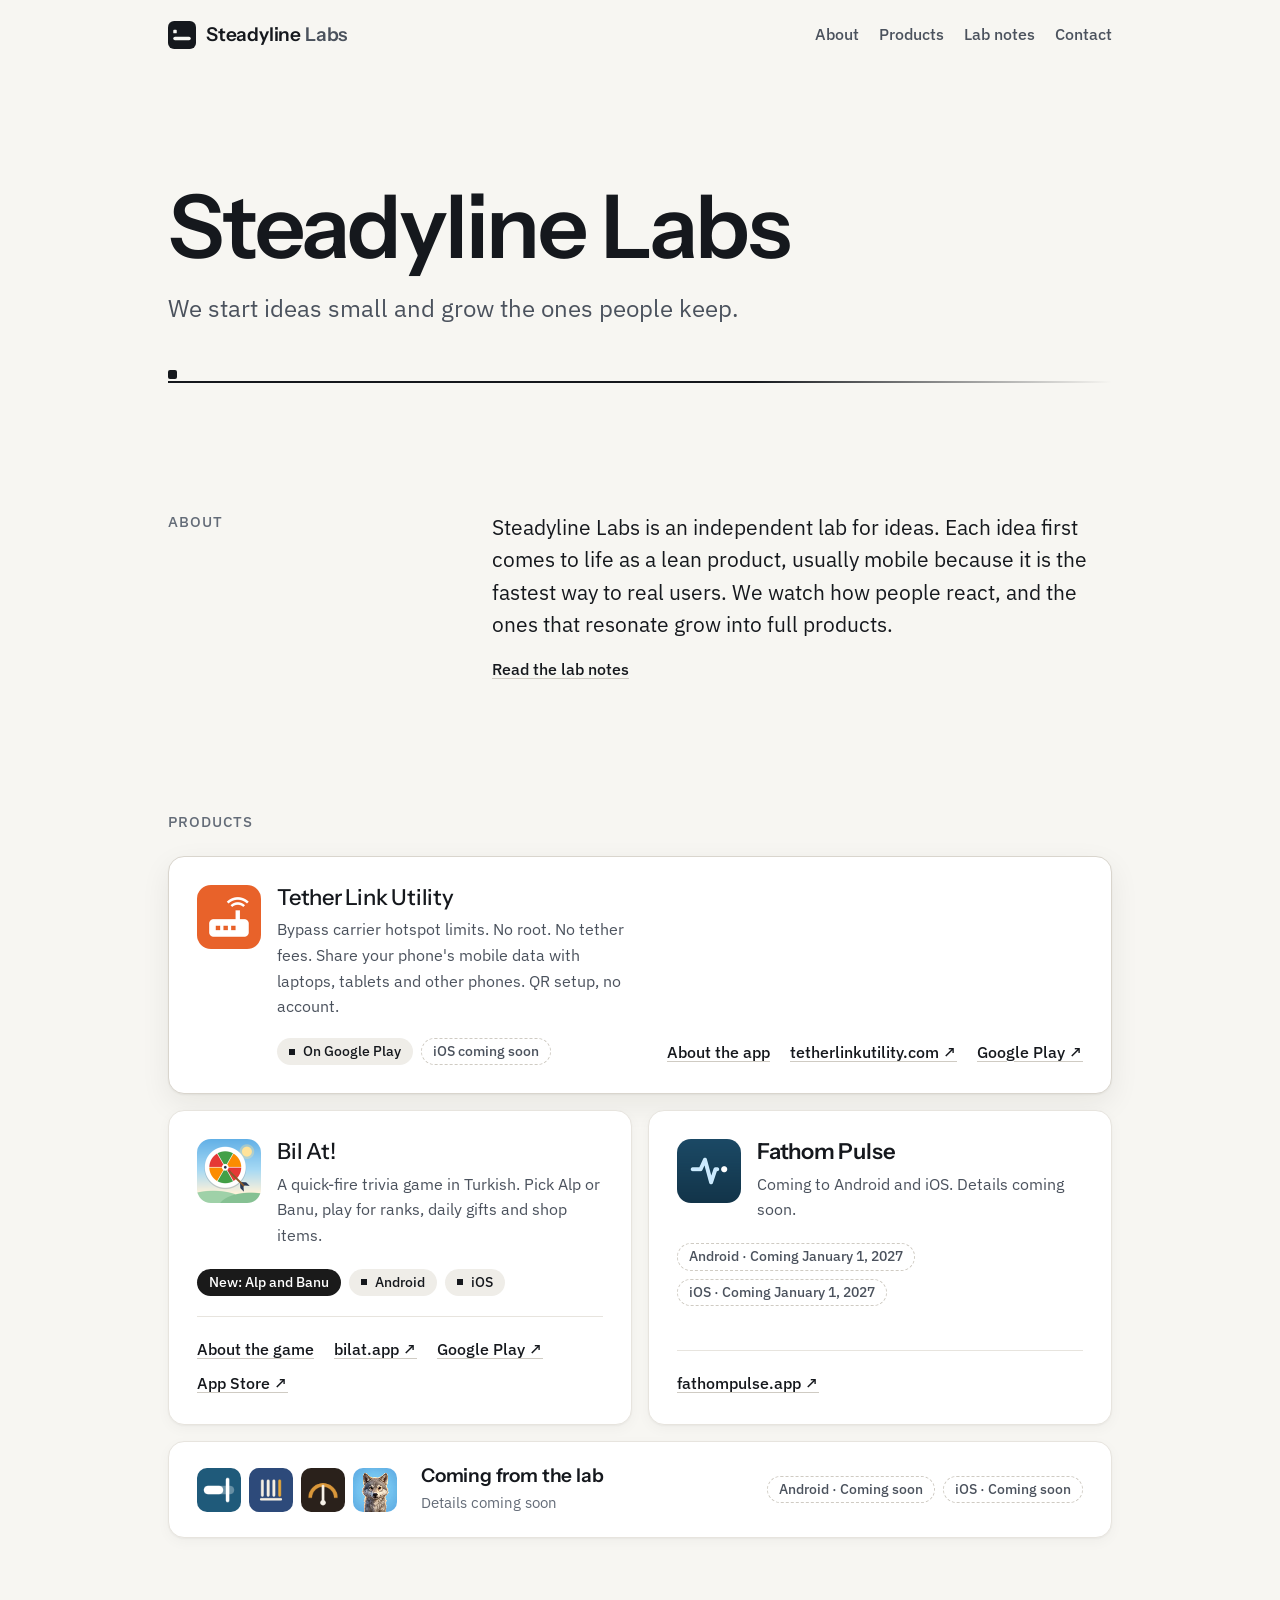
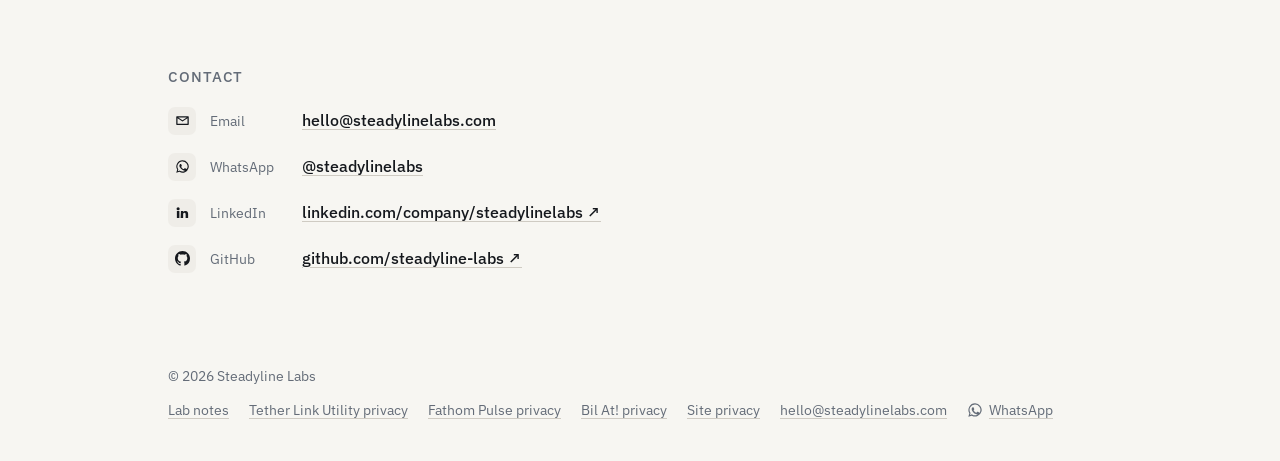
==== commit 2ba82e06: "Revert "Bil At sayfası: yayına girmemiş özellik anlatımı mağaza onayına kadar geri alındı" This reve" ====
--- a/index.html
+++ b/index.html
@@ -95,7 +95,7 @@
 <link rel="preconnect" href="https://fonts.googleapis.com">
 <link rel="preconnect" href="https://fonts.gstatic.com" crossorigin>
 <link rel="stylesheet" href="https://fonts.googleapis.com/css2?family=Instrument+Sans:wght@600&family=IBM+Plex+Sans:wght@400;500&display=swap">
-<link rel="stylesheet" href="/assets/css/site.css?v=20261113a">
+<link rel="stylesheet" href="/assets/css/site.css?v=20261112a">
 <script src="/assets/js/launch.js?v=20261022b" defer></script>
 </head>
 <body>
@@ -118,23 +118,17 @@
 <main>
   <section class="hero">
     <div class="wrap">
-      <aside class="rel147" aria-label="Bil At! 1.4.7 is out">
-        <div class="rel147-copy">
-          <span class="rel147-tag"><img src="/assets/apps/bilat.png" alt="" width="28" height="28">New release &middot; Bil At! 1.4.7</span>
-          <h2 class="rel147-title">Pick Alp or Banu. Hit the bullseye.</h2>
-          <p class="rel147-text">Two archers, a 3D archery range on the steppe, daily tasks and gifts, two rank paths, a shop and your city's weather in the game. Free, in Turkish.</p>
-          <div class="rel147-cta">
-            <a class="btn-primary" href="https://play.google.com/store/apps/details?id=com.steadylinelabs.bilat" rel="noopener">Get it on Google Play &nearr;</a>
-            <span class="rel147-soon" aria-label="App Store version coming soon">App Store: coming soon</span>
-          </div>
-          <a class="rel147-more" href="/notes/#bil-at-1-4-7">Read everything that is new</a>
-        </div>
-        <div class="rel147-shots">
-          <img class="rel147-hit" src="/assets/bilat-147/ok-meydani-hit.webp" width="1400" height="630" alt="Ok Meydani in Bil At!: an arrow lands in the target and scores +30" fetchpriority="high">
-          <img class="rel147-alp" src="/assets/bilat-147/profile-alp.webp" width="540" height="1200" alt="Bil At! profile screen showing the archer Alp" loading="lazy">
-          <img class="rel147-banu" src="/assets/bilat-147/profile-banu.webp" width="540" height="1200" alt="Bil At! profile screen showing the archer Banu" loading="lazy">
-        </div>
-      </aside>
+      <!-- Launch island: edit only this config for the next launch (new id shows it again). One entry in "items" per piece of news. -->
+      <script type="application/json" id="launch-config">
+        {"id": "news-2026-11-bilat-ios", "until": "2026-11-30",
+         "items": [
+          {"icon": "/assets/apps/bilat.png", "text": "Bil At! is now on the App Store", "note": "Free on iPhone, in Turkish.", "more": {"label": "Read the lab note", "href": "/notes/#bil-at-ios"}, "linkLabel": "Get it on the App Store ↗", "href": "https://apps.apple.com/tr/app/bil-at-bilgi-yar%C4%B1%C5%9Fmas%C4%B1/id6821452285"},
+          {"icon": "/assets/apps/tether-link-utility.png", "text": "Tether Link Utility: new Windows setup", "note": "One file to install, and every app on your PC now shares your phone's connection. New Windows and Mac videos in the guide.", "linkLabel": "See the guide ↗", "href": "https://tetherlinkutility.com/blog/socks5-proxy-setup-windows-macos-ios.html"}
+         ],
+         "colors": ["#15171A", "#4FB0E3", "#BFE2F4", "#E8622A"]}
+      </script>
+      <div class="launch-island" id="launch-island" role="region" aria-label="News" hidden></div>
+      <script>(function(){var el=document.getElementById('launch-island'),c;try{c=JSON.parse(document.getElementById('launch-config').textContent);}catch(e){return;}var d=null;try{d=localStorage.getItem('slab-launch-dismissed');}catch(e){}if(d===c.id||Date.now()>Date.parse(c.until+'T23:59:59'))return;function n(t,cl,tx){var e=document.createElement(t);if(cl)e.className=cl;if(tx)e.textContent=tx;return e;}var it=c.items||[c],l=n('ul','launch-list');it.forEach(function(x){var li=n('li','launch-item'),i=n('img','launch-icon');i.src=x.icon;i.alt='';i.width=24;i.height=24;var w=n('span','launch-copy');w.append(n('span','launch-text',x.text));if(x.note)w.append(n('span','launch-note',x.note));var k=n('span','launch-links'),a=n('a','launch-link',x.linkLabel);a.href=x.href;a.rel='noopener';k.append(a);if(x.more){var m=n('a','launch-more',x.more.label);m.href=x.more.href;k.append(m);}w.append(k);li.append(i,w);l.append(li);});if(it.length>1)el.classList.add('is-multi');var b=n('button','launch-close');b.type='button';b.setAttribute('aria-label','Dismiss news');b.innerHTML='<svg viewBox="0 0 16 16" aria-hidden="true"><path d="M4 4l8 8M12 4l-8 8"/></svg>';el.append(l,n('span','launch-sep'),b);el.hidden=false;})();</script>
       <h1>Steadyline Labs</h1>
       <p class="tagline">We start ideas small and grow the ones people keep.</p>
       <div class="line-motif" aria-hidden="true"><div class="point"></div><div class="line"></div></div>
--- a/assets/css/site.css
+++ b/assets/css/site.css
@@ -478,27 +478,3 @@
 .site-footer nav a { white-space: nowrap; }
 .app-shot.is-strip { margin: 16px 0 24px; }
 .app-shot.is-strip img { aspect-ratio: auto; object-fit: contain; }
-
-/* Bil At! 1.4.7 release hero (top of home, replaces the launch island for this release) */
-.rel147 { display: grid; grid-template-columns: minmax(0, 1fr) minmax(0, 1.05fr); gap: clamp(20px, 4vw, 48px); align-items: center; margin-bottom: clamp(32px, 5vw, 56px); padding: clamp(20px, 3.5vw, 40px); border-radius: 24px; border: 1px solid var(--line-live); box-shadow: var(--shadow-live); background: linear-gradient(135deg, #1E2A55 0%, #2B3F86 55%, #E8622A 140%); color: #fff; overflow: hidden; }
-.rel147-tag { display: inline-flex; align-items: center; gap: 8px; padding: 5px 14px 5px 6px; border-radius: 999px; background: rgba(255,255,255,.14); font-size: 14px; font-weight: 600; }
-.rel147-tag img { border-radius: 8px; }
-.rel147-title { margin: 16px 0 0; font-family: var(--head); font-size: clamp(30px, 4.6vw, 52px); line-height: 1.04; letter-spacing: -.02em; font-weight: 700; text-wrap: balance; }
-.rel147-text { margin: 14px 0 0; font-size: clamp(16px, 1.6vw, 18px); line-height: 1.5; color: rgba(255,255,255,.88); max-width: 46ch; }
-.rel147-cta { display: flex; flex-wrap: wrap; align-items: center; gap: 12px 16px; margin-top: 22px; }
-.rel147 .btn-primary { background: #fff; color: #1E2A55; font-weight: 600; }
-.rel147-soon { padding: 11px 16px; border: 1px dashed rgba(255,255,255,.5); border-radius: 12px; font-size: 15px; color: rgba(255,255,255,.85); }
-.rel147-more { display: inline-block; margin-top: 16px; color: #fff; font-size: 15px; text-decoration: underline; text-underline-offset: 3px; }
-.rel147-shots { position: relative; aspect-ratio: 1.15 / 1; min-width: 0; }
-.rel147-shots img { position: absolute; display: block; border-radius: 14px; box-shadow: 0 18px 40px rgba(0,0,0,.35); height: auto; }
-.rel147-hit { left: 0; top: 4%; width: 82%; transform: rotate(-2deg); }
-.rel147-alp { right: 20%; bottom: 0; width: 30%; transform: rotate(3deg); }
-.rel147-banu { right: 0; bottom: 6%; width: 30%; transform: rotate(-3deg); }
-@media (max-width: 800px) { .rel147 { grid-template-columns: 1fr; } .rel147-shots { aspect-ratio: 1.2 / 1; } }
-
-/* Lab notes: rich release note (figure + feature list) */
-.note-shot { margin: 12px 0 0; }
-.note-shot img { display: block; width: 100%; height: auto; border-radius: 12px; border: 1px solid var(--line); }
-.note-list { margin: 12px 0 0; padding-left: 20px; color: var(--ink2); }
-.note-list li { margin: 6px 0; }
-.note-list strong { color: var(--ink); font-weight: 500; }
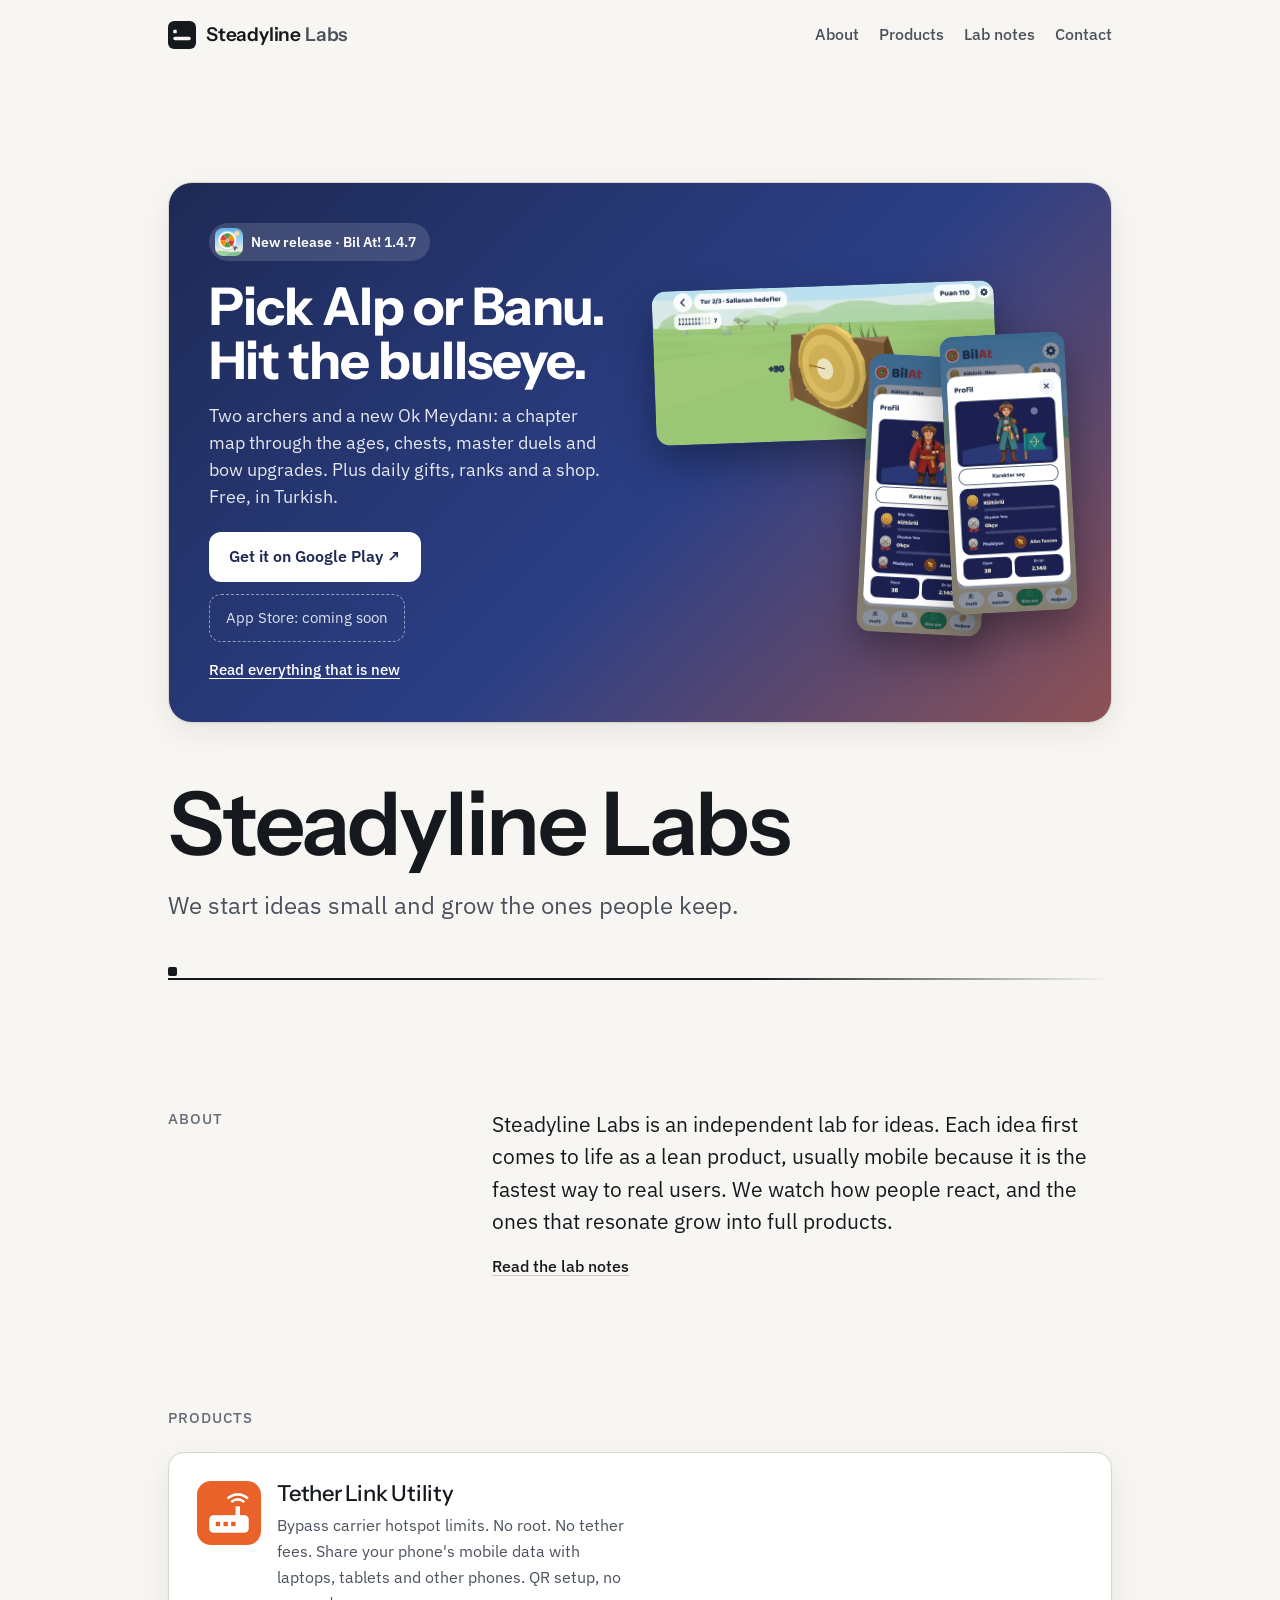
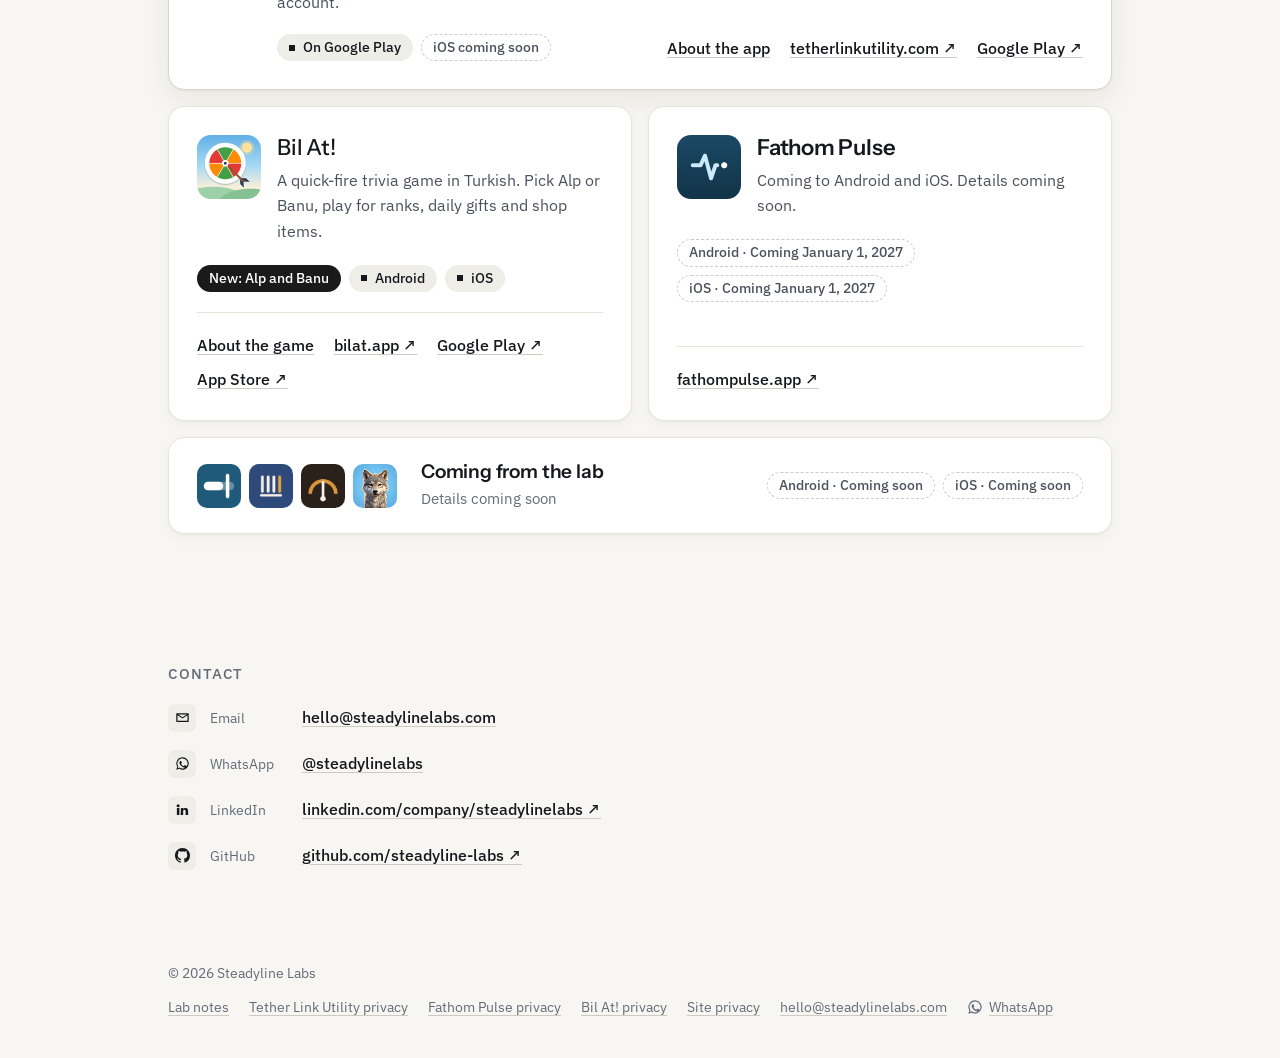
==== commit eef3947c: "Bil At 1.4.7: new Ok Meydanı in the feature list, self-hosted gameplay clips replace the old trailer" ====
--- a/index.html
+++ b/index.html
@@ -95,7 +95,7 @@
 <link rel="preconnect" href="https://fonts.googleapis.com">
 <link rel="preconnect" href="https://fonts.gstatic.com" crossorigin>
 <link rel="stylesheet" href="https://fonts.googleapis.com/css2?family=Instrument+Sans:wght@600&family=IBM+Plex+Sans:wght@400;500&display=swap">
-<link rel="stylesheet" href="/assets/css/site.css?v=20261112a">
+<link rel="stylesheet" href="/assets/css/site.css?v=20261113a">
 <script src="/assets/js/launch.js?v=20261022b" defer></script>
 </head>
 <body>
@@ -118,17 +118,23 @@
 <main>
   <section class="hero">
     <div class="wrap">
-      <!-- Launch island: edit only this config for the next launch (new id shows it again). One entry in "items" per piece of news. -->
-      <script type="application/json" id="launch-config">
-        {"id": "news-2026-11-bilat-ios", "until": "2026-11-30",
-         "items": [
-          {"icon": "/assets/apps/bilat.png", "text": "Bil At! is now on the App Store", "note": "Free on iPhone, in Turkish.", "more": {"label": "Read the lab note", "href": "/notes/#bil-at-ios"}, "linkLabel": "Get it on the App Store ↗", "href": "https://apps.apple.com/tr/app/bil-at-bilgi-yar%C4%B1%C5%9Fmas%C4%B1/id6821452285"},
-          {"icon": "/assets/apps/tether-link-utility.png", "text": "Tether Link Utility: new Windows setup", "note": "One file to install, and every app on your PC now shares your phone's connection. New Windows and Mac videos in the guide.", "linkLabel": "See the guide ↗", "href": "https://tetherlinkutility.com/blog/socks5-proxy-setup-windows-macos-ios.html"}
-         ],
-         "colors": ["#15171A", "#4FB0E3", "#BFE2F4", "#E8622A"]}
-      </script>
-      <div class="launch-island" id="launch-island" role="region" aria-label="News" hidden></div>
-      <script>(function(){var el=document.getElementById('launch-island'),c;try{c=JSON.parse(document.getElementById('launch-config').textContent);}catch(e){return;}var d=null;try{d=localStorage.getItem('slab-launch-dismissed');}catch(e){}if(d===c.id||Date.now()>Date.parse(c.until+'T23:59:59'))return;function n(t,cl,tx){var e=document.createElement(t);if(cl)e.className=cl;if(tx)e.textContent=tx;return e;}var it=c.items||[c],l=n('ul','launch-list');it.forEach(function(x){var li=n('li','launch-item'),i=n('img','launch-icon');i.src=x.icon;i.alt='';i.width=24;i.height=24;var w=n('span','launch-copy');w.append(n('span','launch-text',x.text));if(x.note)w.append(n('span','launch-note',x.note));var k=n('span','launch-links'),a=n('a','launch-link',x.linkLabel);a.href=x.href;a.rel='noopener';k.append(a);if(x.more){var m=n('a','launch-more',x.more.label);m.href=x.more.href;k.append(m);}w.append(k);li.append(i,w);l.append(li);});if(it.length>1)el.classList.add('is-multi');var b=n('button','launch-close');b.type='button';b.setAttribute('aria-label','Dismiss news');b.innerHTML='<svg viewBox="0 0 16 16" aria-hidden="true"><path d="M4 4l8 8M12 4l-8 8"/></svg>';el.append(l,n('span','launch-sep'),b);el.hidden=false;})();</script>
+      <aside class="rel147" aria-label="Bil At! 1.4.7 is out">
+        <div class="rel147-copy">
+          <span class="rel147-tag"><img src="/assets/apps/bilat.png" alt="" width="28" height="28">New release &middot; Bil At! 1.4.7</span>
+          <h2 class="rel147-title">Pick Alp or Banu. Hit the bullseye.</h2>
+          <p class="rel147-text">Two archers and a new Ok Meydanı: a chapter map through the ages, chests, master duels and bow upgrades. Plus daily gifts, ranks and a shop. Free, in Turkish.</p>
+          <div class="rel147-cta">
+            <a class="btn-primary" href="https://play.google.com/store/apps/details?id=com.steadylinelabs.bilat" rel="noopener">Get it on Google Play &nearr;</a>
+            <span class="rel147-soon" aria-label="App Store version coming soon">App Store: coming soon</span>
+          </div>
+          <a class="rel147-more" href="/notes/#bil-at-1-4-7">Read everything that is new</a>
+        </div>
+        <div class="rel147-shots">
+          <img class="rel147-hit" src="/assets/bilat-147/ok-meydani-hit.webp" width="1400" height="630" alt="Ok Meydani in Bil At!: an arrow lands in the target and scores +30" fetchpriority="high">
+          <img class="rel147-alp" src="/assets/bilat-147/profile-alp.webp" width="540" height="1200" alt="Bil At! profile screen showing the archer Alp" loading="lazy">
+          <img class="rel147-banu" src="/assets/bilat-147/profile-banu.webp" width="540" height="1200" alt="Bil At! profile screen showing the archer Banu" loading="lazy">
+        </div>
+      </aside>
       <h1>Steadyline Labs</h1>
       <p class="tagline">We start ideas small and grow the ones people keep.</p>
       <div class="line-motif" aria-hidden="true"><div class="point"></div><div class="line"></div></div>
--- a/assets/css/site.css
+++ b/assets/css/site.css
@@ -478,3 +478,32 @@
 .site-footer nav a { white-space: nowrap; }
 .app-shot.is-strip { margin: 16px 0 24px; }
 .app-shot.is-strip img { aspect-ratio: auto; object-fit: contain; }
+
+/* Bil At! 1.4.7 release hero (top of home, replaces the launch island for this release) */
+.rel147 { display: grid; grid-template-columns: minmax(0, 1fr) minmax(0, 1.05fr); gap: clamp(20px, 4vw, 48px); align-items: center; margin-bottom: clamp(32px, 5vw, 56px); padding: clamp(20px, 3.5vw, 40px); border-radius: 24px; border: 1px solid var(--line-live); box-shadow: var(--shadow-live); background: linear-gradient(135deg, #1E2A55 0%, #2B3F86 55%, #E8622A 140%); color: #fff; overflow: hidden; }
+.rel147-tag { display: inline-flex; align-items: center; gap: 8px; padding: 5px 14px 5px 6px; border-radius: 999px; background: rgba(255,255,255,.14); font-size: 14px; font-weight: 600; }
+.rel147-tag img { border-radius: 8px; }
+.rel147-title { margin: 16px 0 0; font-family: var(--head); font-size: clamp(30px, 4.6vw, 52px); line-height: 1.04; letter-spacing: -.02em; font-weight: 700; text-wrap: balance; }
+.rel147-text { margin: 14px 0 0; font-size: clamp(16px, 1.6vw, 18px); line-height: 1.5; color: rgba(255,255,255,.88); max-width: 46ch; }
+.rel147-cta { display: flex; flex-wrap: wrap; align-items: center; gap: 12px 16px; margin-top: 22px; }
+.rel147 .btn-primary { background: #fff; color: #1E2A55; font-weight: 600; }
+.rel147-soon { padding: 11px 16px; border: 1px dashed rgba(255,255,255,.5); border-radius: 12px; font-size: 15px; color: rgba(255,255,255,.85); }
+.rel147-more { display: inline-block; margin-top: 16px; color: #fff; font-size: 15px; text-decoration: underline; text-underline-offset: 3px; }
+.rel147-shots { position: relative; aspect-ratio: 1.15 / 1; min-width: 0; }
+.rel147-shots img { position: absolute; display: block; border-radius: 14px; box-shadow: 0 18px 40px rgba(0,0,0,.35); height: auto; }
+.rel147-hit { left: 0; top: 4%; width: 82%; transform: rotate(-2deg); }
+.rel147-alp { right: 20%; bottom: 0; width: 30%; transform: rotate(3deg); }
+.rel147-banu { right: 0; bottom: 6%; width: 30%; transform: rotate(-3deg); }
+@media (max-width: 800px) { .rel147 { grid-template-columns: 1fr; } .rel147-shots { aspect-ratio: 1.2 / 1; } }
+
+/* Lab notes: rich release note (figure + feature list) */
+.note-shot { margin: 12px 0 0; }
+.note-shot img { display: block; width: 100%; height: auto; border-radius: 12px; border: 1px solid var(--line); }
+.note-list { margin: 12px 0 0; padding-left: 20px; color: var(--ink2); }
+.note-list li { margin: 6px 0; }
+.note-list strong { color: var(--ink); font-weight: 500; }
+
+.clips { display: grid; grid-template-columns: repeat(3, minmax(0, 1fr)); gap: 16px; margin: 16px 0 24px; max-width: 800px; }
+.clip { margin: 0; border-radius: 16px; overflow: hidden; border: 1px solid var(--line); background: var(--chip); }
+.clip video { display: block; width: 100%; height: auto; aspect-ratio: 9 / 16; object-fit: cover; }
+@media (max-width: 560px) { .clips { grid-template-columns: repeat(2, minmax(0, 1fr)); } .clip:nth-child(3) { grid-column: 1 / -1; max-width: 50%; justify-self: center; } }
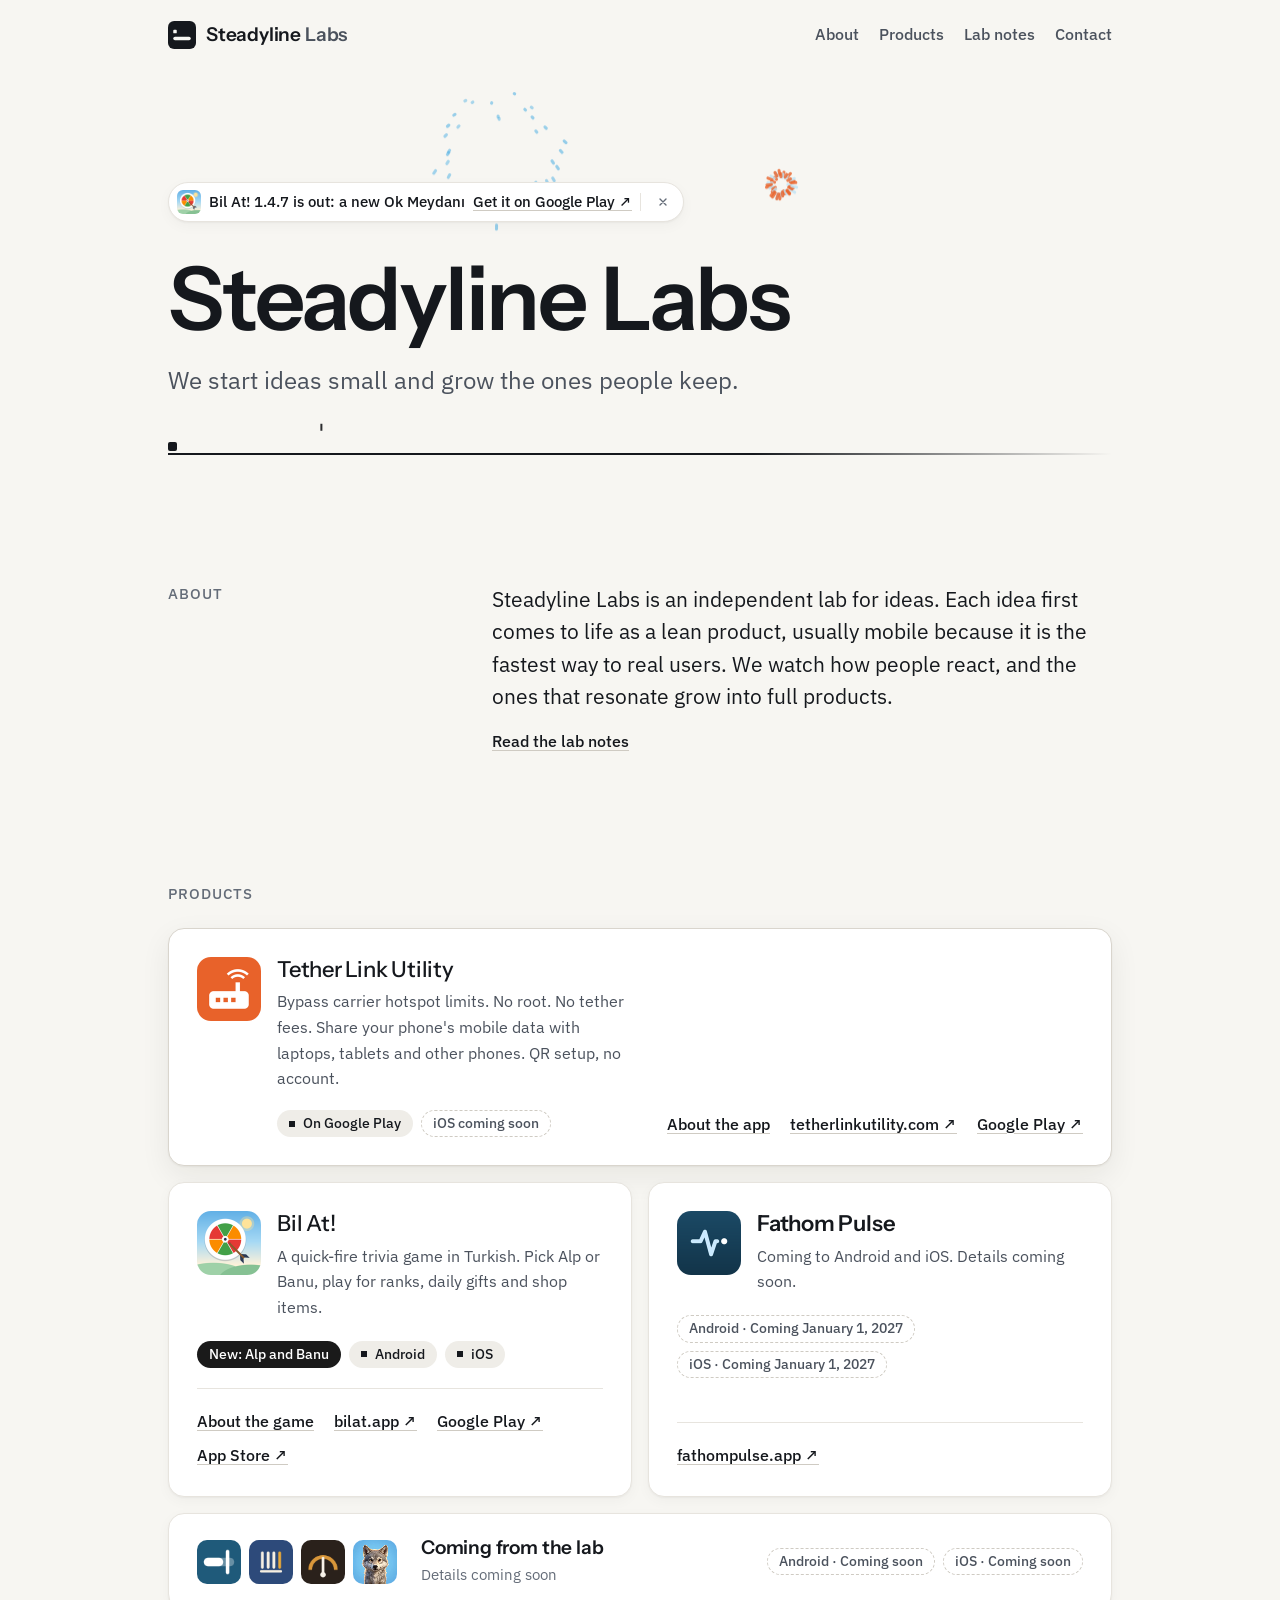
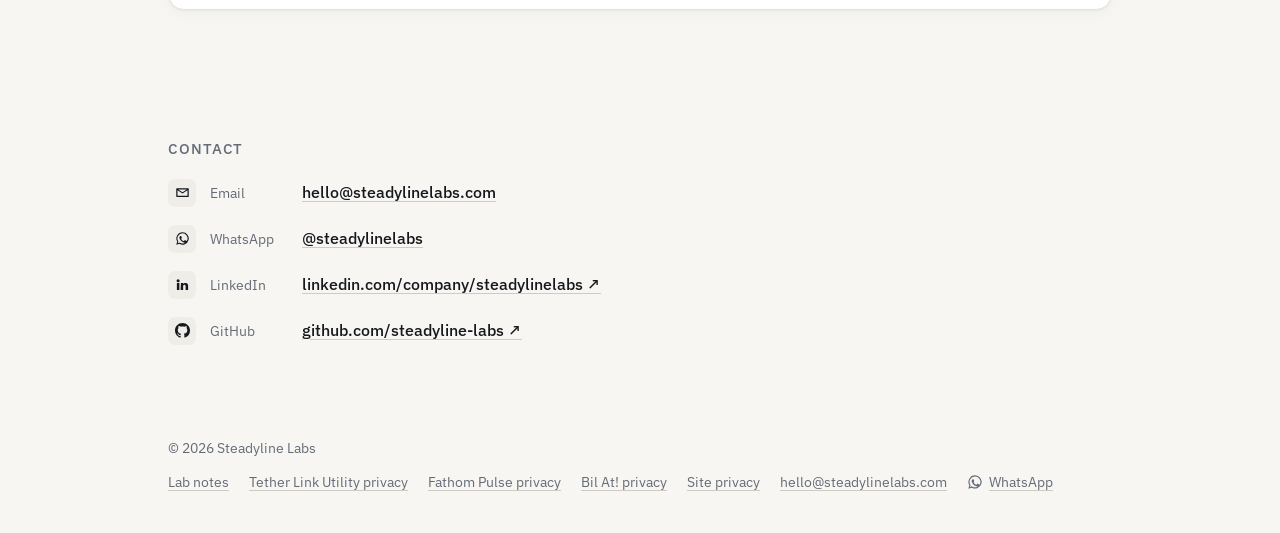
==== commit f4d793ac: "Ana sayfa: büyük duyuru yerine haber adasında yalnızca Bil At 1.4.7" ====
--- a/index.html
+++ b/index.html
@@ -118,23 +118,16 @@
 <main>
   <section class="hero">
     <div class="wrap">
-      <aside class="rel147" aria-label="Bil At! 1.4.7 is out">
-        <div class="rel147-copy">
-          <span class="rel147-tag"><img src="/assets/apps/bilat.png" alt="" width="28" height="28">New release &middot; Bil At! 1.4.7</span>
-          <h2 class="rel147-title">Pick Alp or Banu. Hit the bullseye.</h2>
-          <p class="rel147-text">Two archers and a new Ok Meydanı: a chapter map through the ages, chests, master duels and bow upgrades. Plus daily gifts, ranks and a shop. Free, in Turkish.</p>
-          <div class="rel147-cta">
-            <a class="btn-primary" href="https://play.google.com/store/apps/details?id=com.steadylinelabs.bilat" rel="noopener">Get it on Google Play &nearr;</a>
-            <span class="rel147-soon" aria-label="App Store version coming soon">App Store: coming soon</span>
-          </div>
-          <a class="rel147-more" href="/notes/#bil-at-1-4-7">Read everything that is new</a>
-        </div>
-        <div class="rel147-shots">
-          <img class="rel147-hit" src="/assets/bilat-147/ok-meydani-hit.webp" width="1400" height="630" alt="Ok Meydani in Bil At!: an arrow lands in the target and scores +30" fetchpriority="high">
-          <img class="rel147-alp" src="/assets/bilat-147/profile-alp.webp" width="540" height="1200" alt="Bil At! profile screen showing the archer Alp" loading="lazy">
-          <img class="rel147-banu" src="/assets/bilat-147/profile-banu.webp" width="540" height="1200" alt="Bil At! profile screen showing the archer Banu" loading="lazy">
-        </div>
-      </aside>
+      <!-- Launch island: edit only this config for the next launch (new id shows it again). One entry in "items" per piece of news. -->
+      <script type="application/json" id="launch-config">
+        {"id": "news-2026-11-bilat-147", "until": "2026-12-13",
+         "items": [
+          {"icon": "/assets/apps/bilat.png", "text": "Bil At! 1.4.7 is out: a new Ok Meydanı", "note": "A chapter map through the ages, chests, master duels and bow upgrades. Plus Alp and Banu.", "more": {"label": "Read the lab note", "href": "/notes/#bil-at-1-4-7"}, "linkLabel": "Get it on Google Play ↗", "href": "https://play.google.com/store/apps/details?id=com.steadylinelabs.bilat"}
+         ],
+         "colors": ["#15171A", "#4FB0E3", "#BFE2F4", "#E8622A"]}
+      </script>
+      <div class="launch-island" id="launch-island" role="region" aria-label="News" hidden></div>
+      <script>(function(){var el=document.getElementById('launch-island'),c;try{c=JSON.parse(document.getElementById('launch-config').textContent);}catch(e){return;}var d=null;try{d=localStorage.getItem('slab-launch-dismissed');}catch(e){}if(d===c.id||Date.now()>Date.parse(c.until+'T23:59:59'))return;function n(t,cl,tx){var e=document.createElement(t);if(cl)e.className=cl;if(tx)e.textContent=tx;return e;}var it=c.items||[c],l=n('ul','launch-list');it.forEach(function(x){var li=n('li','launch-item'),i=n('img','launch-icon');i.src=x.icon;i.alt='';i.width=24;i.height=24;var w=n('span','launch-copy');w.append(n('span','launch-text',x.text));if(x.note)w.append(n('span','launch-note',x.note));var k=n('span','launch-links'),a=n('a','launch-link',x.linkLabel);a.href=x.href;a.rel='noopener';k.append(a);if(x.more){var m=n('a','launch-more',x.more.label);m.href=x.more.href;k.append(m);}w.append(k);li.append(i,w);l.append(li);});if(it.length>1)el.classList.add('is-multi');var b=n('button','launch-close');b.type='button';b.setAttribute('aria-label','Dismiss news');b.innerHTML='<svg viewBox="0 0 16 16" aria-hidden="true"><path d="M4 4l8 8M12 4l-8 8"/></svg>';el.append(l,n('span','launch-sep'),b);el.hidden=false;})();</script>
       <h1>Steadyline Labs</h1>
       <p class="tagline">We start ideas small and grow the ones people keep.</p>
       <div class="line-motif" aria-hidden="true"><div class="point"></div><div class="line"></div></div>
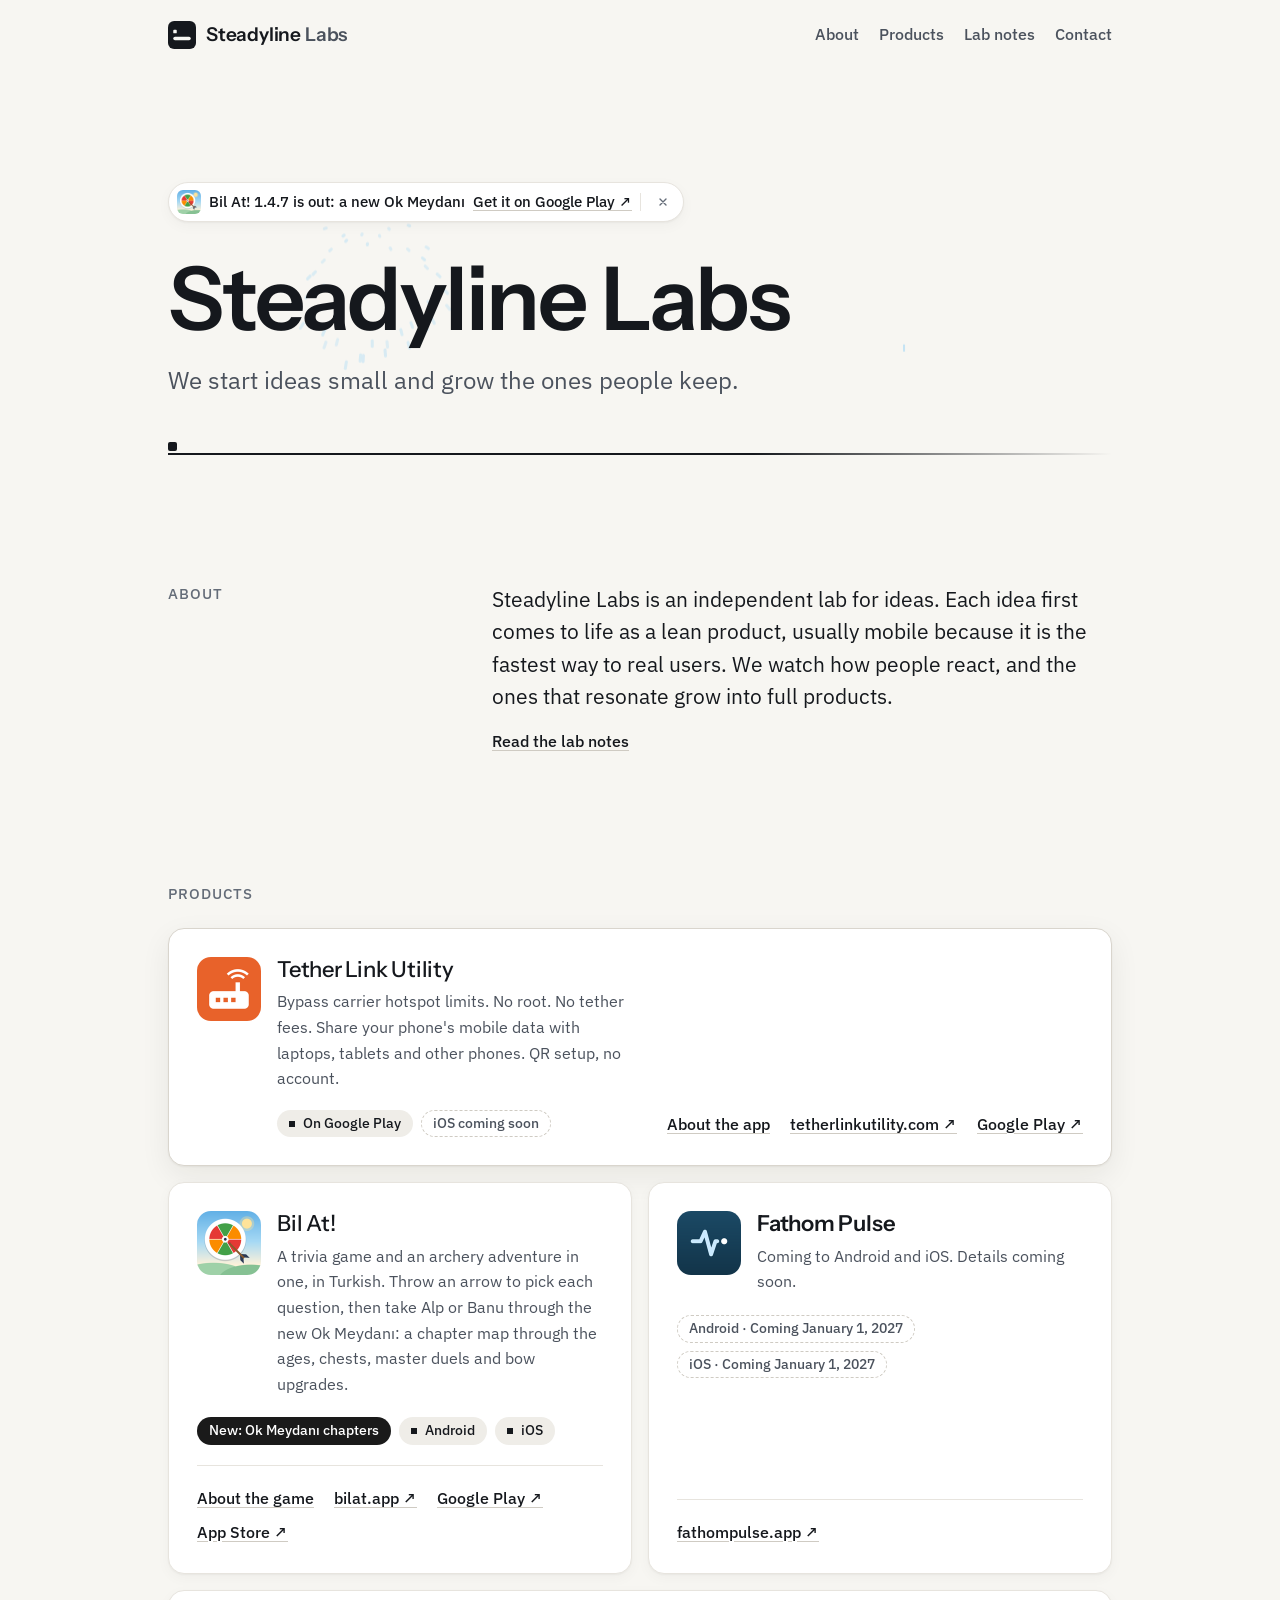
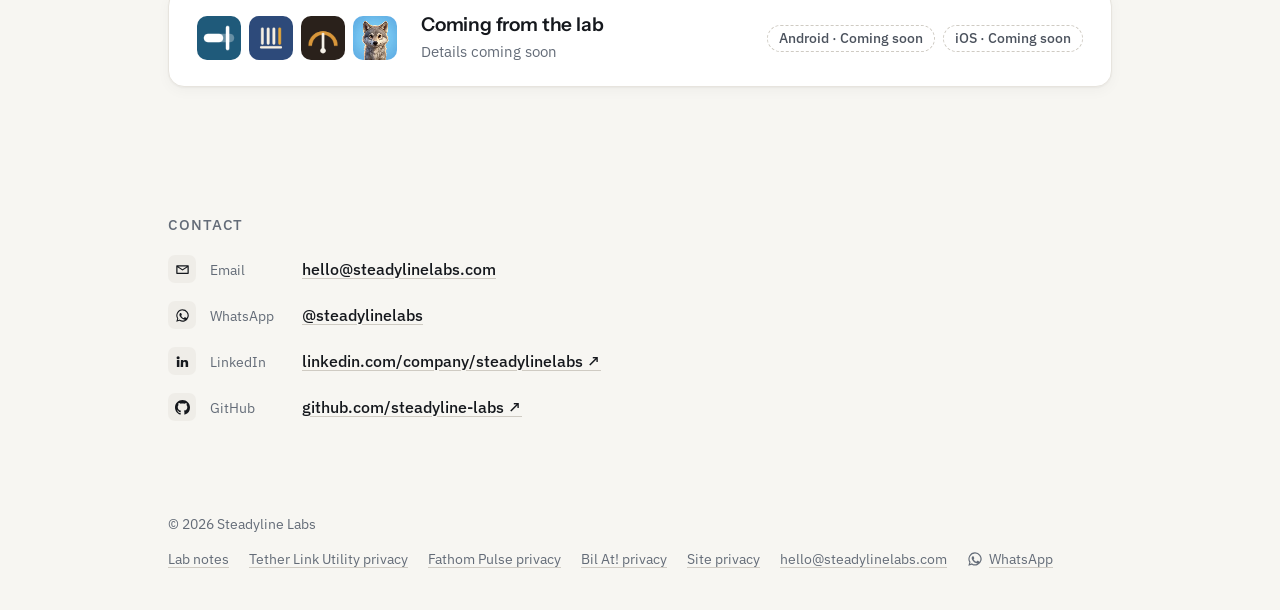
==== commit 9d795d43: "Products: Bil At kartı Ok Meydanı ve bilgi yarışması bir arada, yeni açıklama" ====
--- a/index.html
+++ b/index.html
@@ -173,16 +173,16 @@
 
         <!-- App: BilAt (copy block) -->
         <article class="app-card has-hero">
-          <div class="app-hero-wrap" aria-hidden="true"><div><img class="app-hero" src="/assets/heroes/bilat.webp" alt="" width="800" height="391" loading="lazy" decoding="async"></div></div>
+          <div class="app-hero-wrap" aria-hidden="true"><div><img class="app-hero" src="/assets/heroes/bilat-147-card.webp" alt="" width="800" height="391" loading="lazy" decoding="async"></div></div>
           <div class="app-head">
             <img src="/assets/apps/bilat.png" alt="" width="64" height="64">
             <div>
               <h3><a href="/bil-at/">Bil At!</a></h3>
-              <p>A quick-fire trivia game in Turkish. Pick Alp or Banu, play for ranks, daily gifts and shop items.</p>
+              <p>A trivia game and an archery adventure in one, in Turkish. Throw an arrow to pick each question, then take Alp or Banu through the new Ok Meydanı: a chapter map through the ages, chests, master duels and bow upgrades.</p>
             </div>
           </div>
           <ul class="badges">
-            <li class="badge new">New: Alp and Banu</li>
+            <li class="badge new">New: Ok Meydanı chapters</li>
             <li class="badge available">Android</li>
             <li class="badge available">iOS</li>
           </ul>
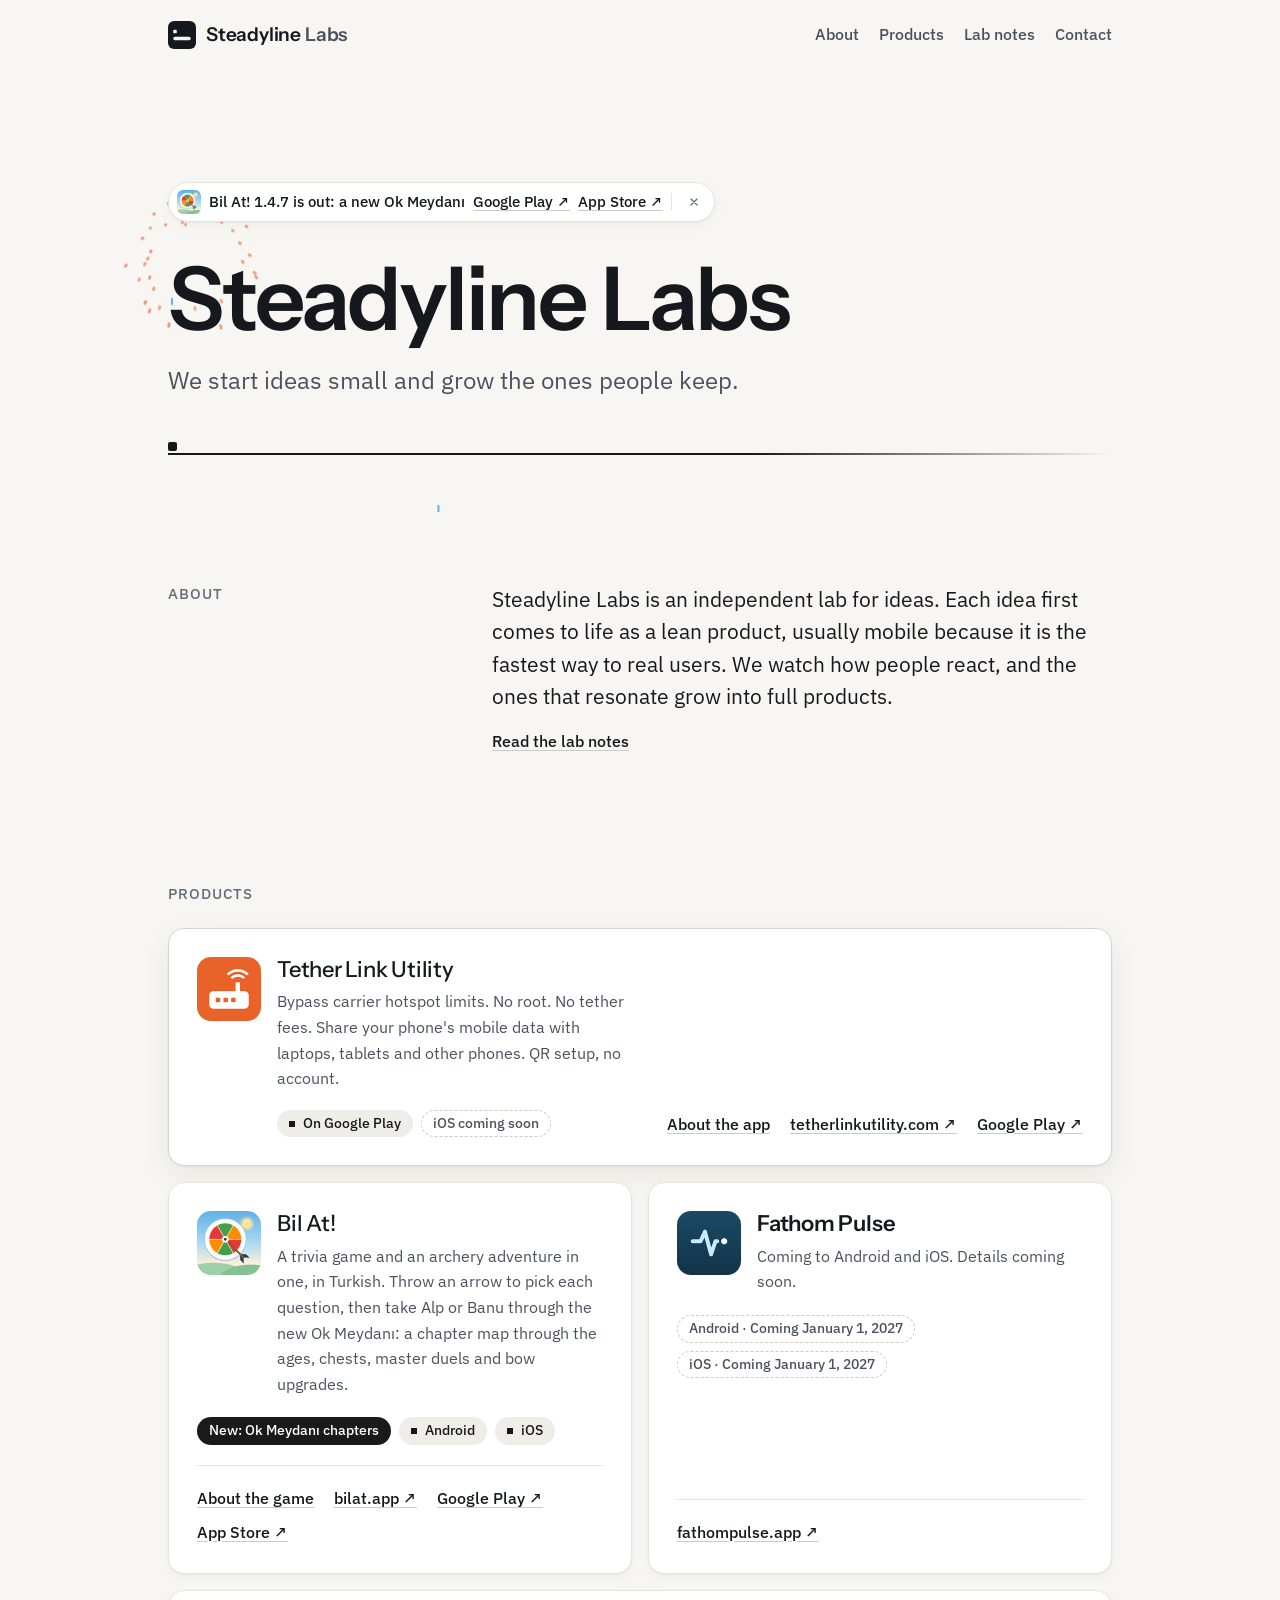
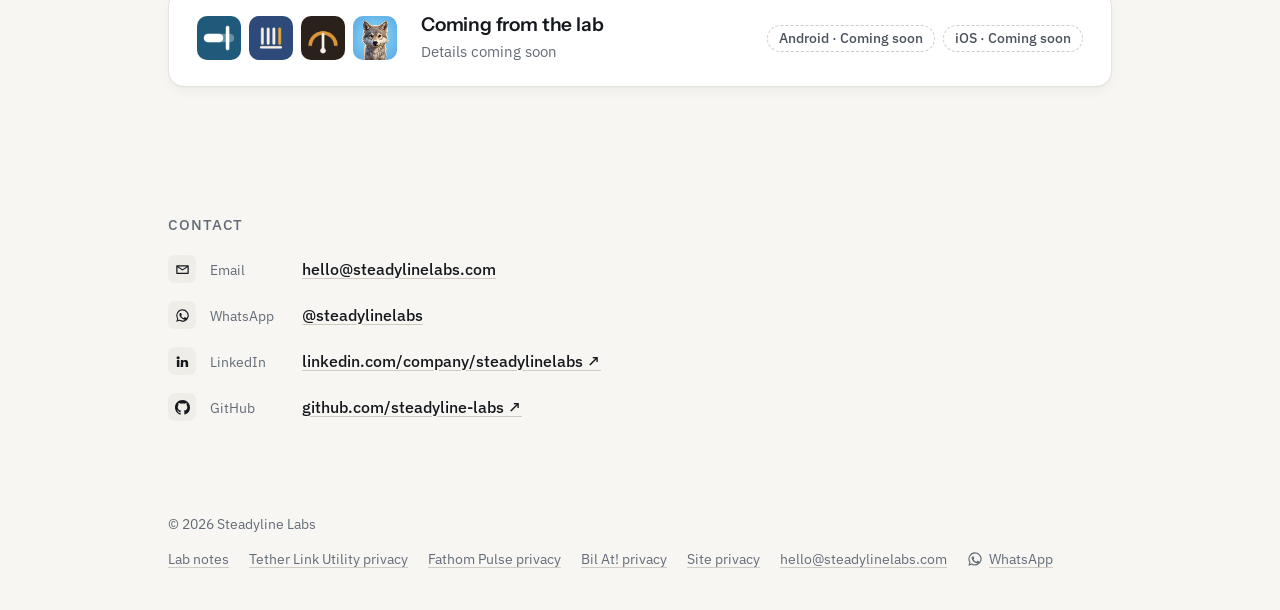
==== commit 71722ec3: "Haber adası: Bil At 1.4.7 için App Store bağlantısı" ====
--- a/index.html
+++ b/index.html
@@ -120,14 +120,14 @@
     <div class="wrap">
       <!-- Launch island: edit only this config for the next launch (new id shows it again). One entry in "items" per piece of news. -->
       <script type="application/json" id="launch-config">
-        {"id": "news-2026-11-bilat-147", "until": "2026-12-13",
+        {"id": "news-2026-11-bilat-147-ios", "until": "2026-12-13",
          "items": [
-          {"icon": "/assets/apps/bilat.png", "text": "Bil At! 1.4.7 is out: a new Ok Meydanı", "note": "A chapter map through the ages, chests, master duels and bow upgrades. Plus Alp and Banu.", "more": {"label": "Read the lab note", "href": "/notes/#bil-at-1-4-7"}, "linkLabel": "Get it on Google Play ↗", "href": "https://play.google.com/store/apps/details?id=com.steadylinelabs.bilat"}
+          {"icon": "/assets/apps/bilat.png", "text": "Bil At! 1.4.7 is out: a new Ok Meydanı", "note": "A chapter map through the ages, chests, master duels and bow upgrades. Plus Alp and Banu.", "more": {"label": "Read the lab note", "href": "/notes/#bil-at-1-4-7"}, "linkLabel": "Google Play ↗", "href": "https://play.google.com/store/apps/details?id=com.steadylinelabs.bilat", "alt": {"label": "App Store ↗", "href": "https://apps.apple.com/tr/app/bil-at-bilgi-yar%C4%B1%C5%9Fmas%C4%B1/id6821452285"}}
          ],
          "colors": ["#15171A", "#4FB0E3", "#BFE2F4", "#E8622A"]}
       </script>
       <div class="launch-island" id="launch-island" role="region" aria-label="News" hidden></div>
-      <script>(function(){var el=document.getElementById('launch-island'),c;try{c=JSON.parse(document.getElementById('launch-config').textContent);}catch(e){return;}var d=null;try{d=localStorage.getItem('slab-launch-dismissed');}catch(e){}if(d===c.id||Date.now()>Date.parse(c.until+'T23:59:59'))return;function n(t,cl,tx){var e=document.createElement(t);if(cl)e.className=cl;if(tx)e.textContent=tx;return e;}var it=c.items||[c],l=n('ul','launch-list');it.forEach(function(x){var li=n('li','launch-item'),i=n('img','launch-icon');i.src=x.icon;i.alt='';i.width=24;i.height=24;var w=n('span','launch-copy');w.append(n('span','launch-text',x.text));if(x.note)w.append(n('span','launch-note',x.note));var k=n('span','launch-links'),a=n('a','launch-link',x.linkLabel);a.href=x.href;a.rel='noopener';k.append(a);if(x.more){var m=n('a','launch-more',x.more.label);m.href=x.more.href;k.append(m);}w.append(k);li.append(i,w);l.append(li);});if(it.length>1)el.classList.add('is-multi');var b=n('button','launch-close');b.type='button';b.setAttribute('aria-label','Dismiss news');b.innerHTML='<svg viewBox="0 0 16 16" aria-hidden="true"><path d="M4 4l8 8M12 4l-8 8"/></svg>';el.append(l,n('span','launch-sep'),b);el.hidden=false;})();</script>
+      <script>(function(){var el=document.getElementById('launch-island'),c;try{c=JSON.parse(document.getElementById('launch-config').textContent);}catch(e){return;}var d=null;try{d=localStorage.getItem('slab-launch-dismissed');}catch(e){}if(d===c.id||Date.now()>Date.parse(c.until+'T23:59:59'))return;function n(t,cl,tx){var e=document.createElement(t);if(cl)e.className=cl;if(tx)e.textContent=tx;return e;}var it=c.items||[c],l=n('ul','launch-list');it.forEach(function(x){var li=n('li','launch-item'),i=n('img','launch-icon');i.src=x.icon;i.alt='';i.width=24;i.height=24;var w=n('span','launch-copy');w.append(n('span','launch-text',x.text));if(x.note)w.append(n('span','launch-note',x.note));var k=n('span','launch-links'),a=n('a','launch-link',x.linkLabel);a.href=x.href;a.rel='noopener';k.append(a);if(x.alt){var a2=n('a','launch-link',x.alt.label);a2.href=x.alt.href;a2.rel='noopener';k.append(a2);}if(x.more){var m=n('a','launch-more',x.more.label);m.href=x.more.href;k.append(m);}w.append(k);li.append(i,w);l.append(li);});if(it.length>1)el.classList.add('is-multi');var b=n('button','launch-close');b.type='button';b.setAttribute('aria-label','Dismiss news');b.innerHTML='<svg viewBox="0 0 16 16" aria-hidden="true"><path d="M4 4l8 8M12 4l-8 8"/></svg>';el.append(l,n('span','launch-sep'),b);el.hidden=false;})();</script>
       <h1>Steadyline Labs</h1>
       <p class="tagline">We start ideas small and grow the ones people keep.</p>
       <div class="line-motif" aria-hidden="true"><div class="point"></div><div class="line"></div></div>
